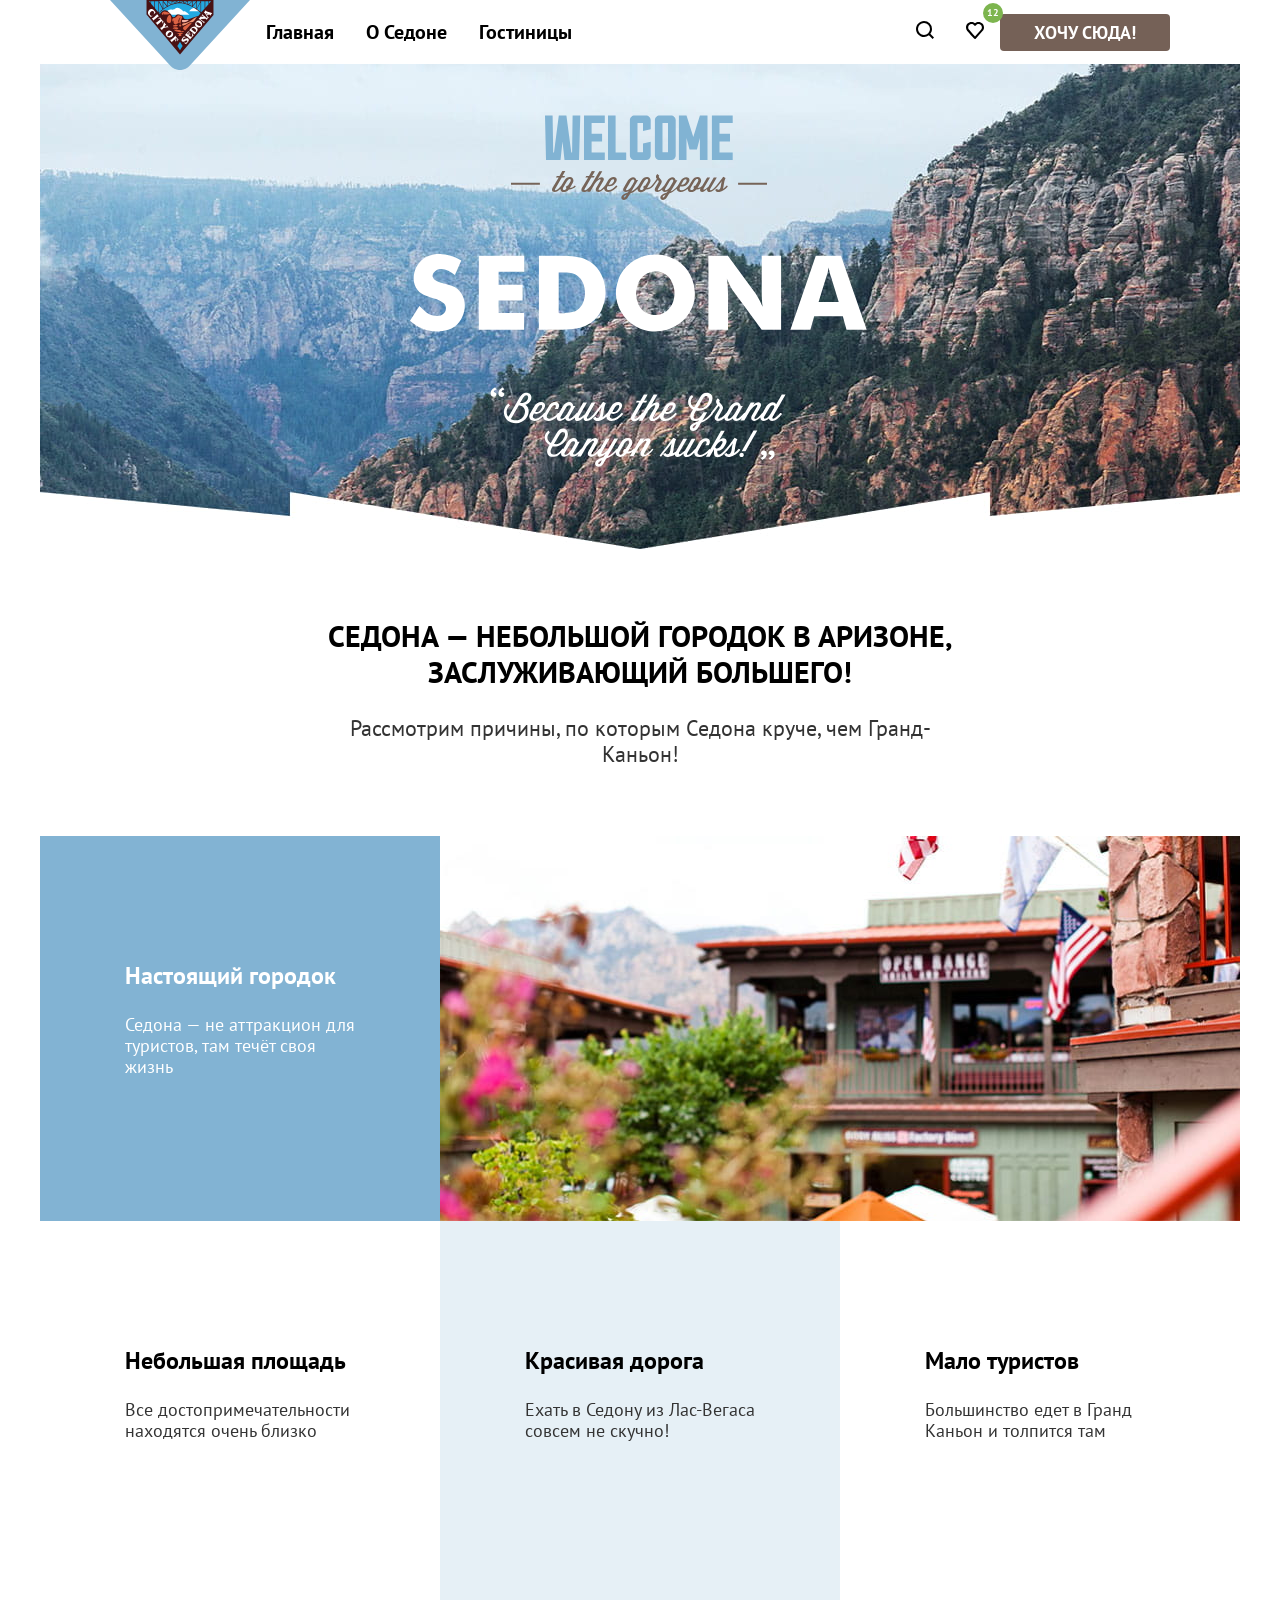
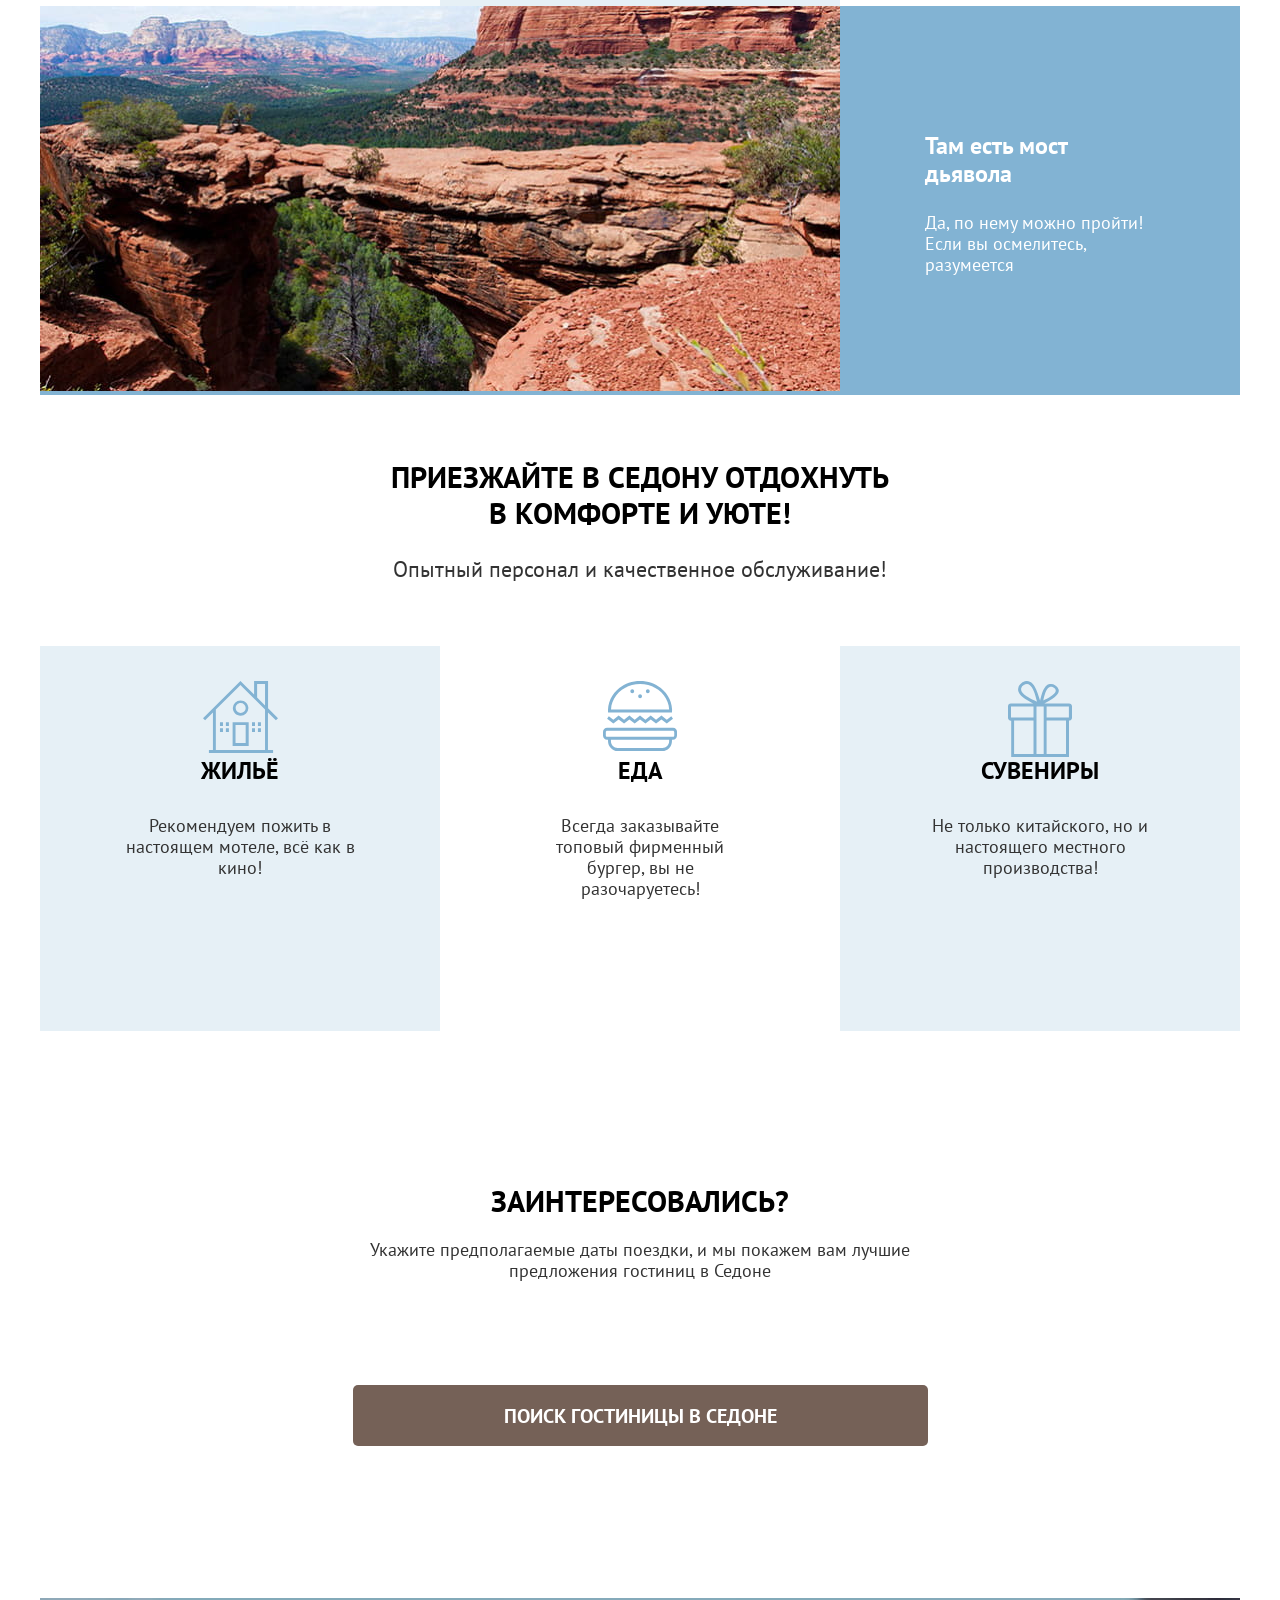
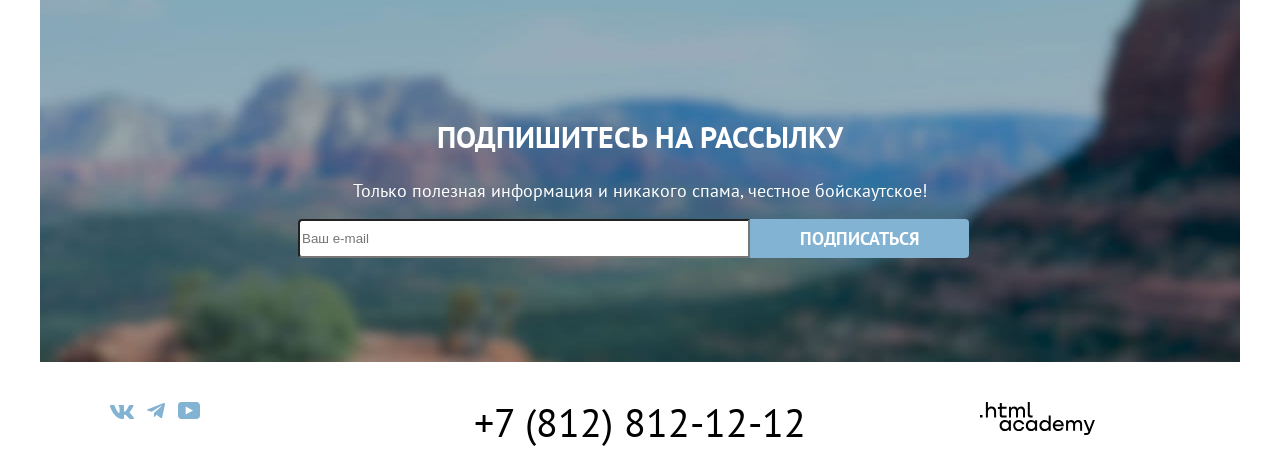
==== index.html @ 28bfbe50 "состояние элементов по стайлгайду" ====
<!DOCTYPE html>
<html lang="ru">

<head>
  <meta charset="utf-8">
  <title>Седона</title>
  <link rel="stylesheet" href="styles/styles.css">
</head>

<body>
  <div class="container">
    <header class="page-header">
      <a class="logo-link" href="index.html" aria-current="page">
        <img class="logo" src="images/logo.svg" width="140" height="70" alt="Логотип Седоны">
      </a>
      <nav class="navigation">

        <ul class="navigation-list navigation-menu">
          <li class="navigation-item">
            <a class="navigation-link navigation-link-current" href="index.html" aria-current="page">Главная</a>
          </li>
          <li class="navigation-item">
            <a class="navigation-link" href="#">О Седоне</a>
          </li>
          <li class="navigation-item">
            <a class="navigation-link" href="catalog.html">Гостиницы</a>
          </li>
        </ul>
      </nav>
      <ul class="navigation-list navigation-user">
        <li class="navigation-item">
          <a class="navigation-link" href="#">
            <span class="visually-hidden">
              Поиск
            </span>
            <svg xmlns="http://www.w3.org/2000/svg" width="18" height="18" viewBox="0 0 18 18" aria-hiden="true"
              focusable="false">
              <path fill="#000"
                d="m18 16.5-3.7-3.67c1-1.3 1.7-2.98 1.7-4.87A8 8 0 0 0 8 0C3.6 0 0 3.68 0 8.06a8 8 0 0 0 12.9 6.26L16.6 18zM8 14.03a6 6 0 0 1-6-5.96 6 6 0 0 1 12 0 6 6 0 0 1-6 5.96" />
            </svg>
          </a>
        </li>
        <li class="navigation-item">
          <a class="navigation-link" href="#">
            <span class="visually-hidden">
              Отелей в избранном:
            </span>
            <svg xmlns="http://www.w3.org/2000/svg" width="18" height="17" viewBox="0 0 18 17" aria-hiden="true"
              focusable="false">
              <path fill="#000"
                d="M8.9 17c-.3 0-.6-.1-.8-.4-5.4-6.1-6.7-7.5-7-7.9C.4 7.8 0 6.6 0 5.4 0 2.4 2.4 0 5.5 0 6.8 0 8 .5 9 1.3 10 .5 11.3 0 12.5 0c3 0 5.5 2.4 5.5 5.4 0 1.3-.5 2.5-1.3 3.4l-7 7.9c-.2.2-.4.3-.8.3m-6-9.5c.3.4 3.5 4 6.1 6.9l6.2-7c.5-.5.7-1.2.7-2 0-1.8-1.5-3.3-3.3-3.3-1 0-2 .5-2.7 1.3-.3.3-.6.4-.9.4s-.6-.2-.8-.4c-.7-.8-1.7-1.3-2.7-1.3-1.8 0-3.3 1.5-3.3 3.3-.1.9.3 1.6.7 2.1q-.15 0 0 0" />
            </svg>
            <span class="count">12</span>
          </a>
        </li>
        <li class="navigation-item">
          <a class="button button-want button-main" href="#"> Хочу сюда!</a>
        </li>
      </ul>
    </header>
    <main class="main-container page-main">
      <section class="hero">
        <h1 class="visually-hidden">Сайт города Седоны</h1>
        <img class="hero-image" src="images/welcome.svg" width="458" height="352"
          alt="Welcome to the gorgeous Sedona, because the Grand Canyon sucks!">
      </section>
      <section class="advantages">
        <h2 class="visually-hidden">Преимущества Седоны</h2>
        <div class="promo-block">
          <p class="promo-header">Седона — небольшой городок в Аризоне, заслуживающий большего!</p>
          <p class="promo-text">Рассмотрим причины, по которым Седона круче, чем Гранд-Каньон!</p>
        </div>
        <ul class="advantages-list">
          <li class="advantages-item-wide">
            <div class="advantages-item">
              <h3 class="advantages-title">Настоящий городок</h3>
              <p class="advantages-paragraph">Седона — не аттракцион для туристов, там течёт своя жизнь</p>
            </div>
            <div class="advantages-image-wrapper">
              <img class="adventages-image" src="images/photo-1.jpg" width="800" height="385" alt="Улица Седоны">
            </div>
          </li>
          <li class="advantages-item">
            <h3 class="advantages-title">Небольшая площадь</h3>
            <p class="advantages-paragraph">Все достопримечательности находятся очень близко</p>
          </li>
          <li class="advantages-item secondary-color-light">
            <h3 class="advantages-title">Красивая дорога</h3>
            <p class="advantages-paragraph">Ехать в Седону из Лас-Вегаса совсем не скучно!</p>
          </li>
          <li class="advantages-item">
            <h3 class="advantages-title">Мало туристов</h3>
            <p class="advantages-paragraph">Большинство едет в Гранд Каньон и толпится там</p>
          </li>
          <li class="advantages-item-wide">
            <div class="advantages-image-wrapper">
              <img class="adventages-image" src="images/photo-2.jpg" width="800" height="385"
                alt="Изображение моста дьявола">
            </div>
            <div class="advantages-item">
              <h3 class="advantages-title">Там есть мост дьявола</h3>
              <p class="advantages-paragraph">Да, по нему можно пройти! Если вы осмелитесь, разумеется</p>
            </div>
          </li>
        </ul>
        <div class="welcome">
          <p class="promo-header">Приезжайте в Седону отдохнуть в комфорте и уюте!</p>
          <p class="promo-text">Опытный персонал и качественное обслуживание!</p>
        </div>
      </section>
      <section class="services">
        <h2 class="visually-hidden">Список сервисов</h2>
        <ul class="services-list">
          <li class="services-item secondary-color-light services-housing">
            <h3 class="services-title">Жильё</h3>
            <p class="services-paragraph">Рекомендуем пожить в настоящем мотеле, всё как в кино!</p>
          </li>
          <li class="services-item services-food">
            <h3 class="services-title">Еда</h3>
            <p class="services-paragraph">Всегда заказывайте топовый фирменный бургер, вы не разочаруетесь!</p>
          </li>
          <li class="services-item secondary-color-light services-souvenirs">
            <h3 class="services-title">Сувениры</h3>
            <p class="services-paragraph">Не только китайского, но и настоящего местного производства!</p>
          </li>
        </ul>
      </section>
      <section class="interested">
        <h2 class="interested-title">Заинтересовались?</h2>
        <p class="interested-paragraph">Укажите предполагаемые даты поездки, и мы покажем вам лучшие предложения
          гостиниц
          в Седоне</p>
        <button class="button button-main button-large search-button" type="button">Поиск гостиницы в Седоне</button>
      </section>
      <section class="subscribe subscribe-index">
        <h2 class="subscribe-title">Подпишитесь на рассылку</h2>
        <p class="subscribe-paragraph">Только полезная информация и никакого спама, честное бойскаутское!</p>
        <form class="newsletter-form" action="https://echo.htmlacademy.ru/" method="post">
          <label for="email"></label>
          <input class="field email" placeholder="Ваш e-mail" type="email" name="email" id="email" required>
          <button class="button button-secondary button-subscribe" type="submit">Подписаться</button>
        </form>
      </section>
    </main>
    <footer class="page-footer">
      <ul class="social-list">
        <li class="social-item">
          <a class="button" href="#">
            <span class="visually-hidden">ВКонтакте</span>
            <svg class="social-image" xmlns="http://www.w3.org/2000/svg" width="24" height="14" viewBox="0 0 24 14" aria-hiden="true"
              focusable="false" fill="none">
              <path fill="#83b3d3" fill-rule="evenodd"
                d="M23.45.95c.17-.55 0-.95-.8-.95h-2.62c-.67 0-.98.35-1.14.73 0 0-1.34 3.2-3.23 5.27-.61.6-.89.8-1.22.8-.17 0-.42-.2-.42-.74V.95c0-.66-.18-.95-.74-.95H9.15c-.42 0-.67.3-.67.6 0 .61.95.76 1.05 2.5v3.8c0 .84-.16.99-.5.99-.88 0-3.05-3.21-4.33-6.89-.25-.71-.5-1-1.17-1H.9C.15 0 0 .35 0 .73c0 .68.89 4.07 4.14 8.55C6.32 12.34 9.38 14 12.16 14c1.67 0 1.88-.37 1.88-1v-2.32c0-.73.16-.88.69-.88.38 0 1.05.2 2.61 1.67C19.11 13.22 19.4 14 20.41 14h2.62c.75 0 1.13-.37.91-1.1-.24-.72-1.09-1.77-2.21-3.02-.62-.7-1.53-1.47-1.81-1.86-.4-.49-.28-.7 0-1.14 0 0 3.2-4.43 3.53-5.93"
                clip-rule="evenodd" />
            </svg>
          </a>
        </li>
        <li class="social-item">
          <a class="button" href="#">
            <svg class="social-image" xmlns="http://www.w3.org/2000/svg" width="18" height="16" viewBox="0 0 18 16" aria-hiden="true"
              focusable="false" fill="none">
              <path fill="#83b3d3" d="M16.79.1.84 6.25c-1.09.43-1.08 1.04-.2 1.31l4.1 1.28 9.47-5.98c.44-.27.85-.12.52.18L7.05 9.96l-.28 4.22c.41 0 .6-.19.83-.41l1.99-1.93 4.13 3.05c.77.42 1.31.2 1.5-.7l2.72-12.8c.28-1.12-.43-1.62-1.16-1.3"/></svg>
            <span class="visually-hidden">Телеграм</span>
          </a>
        </li>
        <li class="social-item">
          <a class="button" href="#">
            <span class="visually-hidden">Ютуб</span>
            <svg class="social-image" xmlns="http://www.w3.org/2000/svg" width="22" height="17" viewBox="0 0 22 17" aria-hiden="true"
              focusable="false" fill="none">
              <path fill="#83b3d3" d="M18.6 0H3.18C1.31 0 0 1.6 0 3.4v10.1C0 15.4 1.31 17 3.17 17h15.66c1.64 0 3.17-1.6 3.17-3.4V3.4C21.78 1.6 20.47 0 18.6 0M7.67 12.54V4.46L15 8.5z"/></svg>
          </a>
        </li>
      </ul>
      <a class="contacts-phone" href="tel:+78128121212">+7 (812) 812-12-12</a>
      <a class="developer-link" href="https://htmlacademy.ru/intensive/htmlcss">
        <span class="visually-hidden">Сделано в html.academy</span>
        <svg class="developer-image" xmlns="http://www.w3.org/2000/svg" width="115" height="33" viewBox="0 0 115 33"
          aria-hiden="true" focusable="false" fill="none">
          <path fill="#000"
            d="M0 12.9v2.6h2.5v-2.6zM11.6 4.5c-1.6 0-2.8.7-3.6 1.7h-.1V0h-2v15.5h2v-5.3c0-2.1 1.3-3.6 3.3-3.6 1.8 0 2.9 1.4 2.9 3.2v5.7h2V9.4c.1-3-1.8-4.9-4.5-4.9M26.6 4.8h-4.8V1.1h-2v3.8h-1.9v2h1.9v6c0 1.7 1 2.7 2.7 2.7h4.1v-2h-3.7c-.7 0-1.1-.4-1.1-1.1V6.8h4.8zM41.1 4.6c-1.6 0-2.9.8-3.5 2.1h-.1c-.6-1.2-1.8-2.1-3.4-2.1-1.4 0-2.5.8-3.1 1.8h-.1V4.8H29v10.6h2V10c0-2 1-3.5 2.6-3.5 1.5 0 2.4 1 2.4 2.6v6.3h2V9.8c0-2.4 1.4-3.3 2.6-3.3 1.5 0 2.4 1 2.4 2.6v6.3h2V8.9c.1-2.5-1.4-4.3-3.9-4.3M47.8 12.7c0 1.7 1 2.7 2.8 2.7h2v-2h-1.7c-.7 0-1.1-.4-1.1-1.1V0h-2zM28.9 19.7c-.9-1.1-2.2-1.8-3.9-1.8-3.1 0-5.4 2.3-5.4 5.6s2.3 5.6 5.4 5.6c1.8 0 3-.8 3.8-1.9h.1v1.6h2V18.2h-2zm-3.6 7.4c-2.2 0-3.6-1.6-3.6-3.6s1.4-3.6 3.6-3.6 3.6 1.6 3.6 3.6c0 1.9-1.4 3.6-3.6 3.6M44.2 22c-.5-2.4-2.6-4.1-5.4-4.1a5.4 5.4 0 0 0-5.6 5.6c0 3.1 2.2 5.6 5.6 5.6 2.8 0 4.9-1.8 5.4-4.2h-2.1a3.4 3.4 0 0 1-3.3 2.3c-2.2 0-3.6-1.6-3.6-3.6s1.4-3.6 3.6-3.6c1.6 0 2.8 1 3.3 2.2h2.1zM55.1 19.7c-.9-1.1-2.2-1.8-3.9-1.8-3.1 0-5.4 2.3-5.4 5.6s2.3 5.6 5.4 5.6c1.8 0 3-.8 3.8-1.9h.1v1.6h2V18.2h-2zm-3.6 7.4c-2.2 0-3.6-1.6-3.6-3.6s1.4-3.6 3.6-3.6 3.6 1.6 3.6 3.6c0 1.9-1.5 3.6-3.6 3.6M68.7 19.8c-.9-1.1-2.2-1.9-3.9-1.9-3.1 0-5.4 2.3-5.4 5.6s2.2 5.6 5.4 5.6c1.7 0 3-.8 3.8-1.8h.1v1.5h2V13.4h-2zm-3.6 7.3c-2.2 0-3.6-1.6-3.6-3.6s1.4-3.6 3.6-3.6 3.6 1.6 3.6 3.6c-.1 2-1.5 3.6-3.6 3.6M78.3 17.9c-3.3 0-5.5 2.5-5.5 5.6 0 3 2.1 5.6 5.5 5.6 2.5 0 4.5-1.3 5.2-3.6h-2.1c-.5 1-1.6 1.6-3 1.6-1.9 0-3.3-1.3-3.4-2.9h8.8c.2-3.6-2-6.3-5.5-6.3m0 1.9c1.7 0 3 1 3.3 2.6h-6.5c.3-1.5 1.5-2.6 3.2-2.6M98.2 17.9c-1.6 0-2.9.8-3.6 2h-.1c-.6-1.2-1.8-2-3.4-2-1.4 0-2.5.7-3.1 1.8v-1.5h-1.9v10.6h2v-5.4c0-2 1-3.4 2.6-3.5 1.5 0 2.4 1 2.4 2.6v6.3h2v-5.6c0-2.4 1.4-3.3 2.6-3.3 1.5 0 2.4 1 2.4 2.6v6.3h2v-6.5c.1-2.6-1.4-4.4-3.9-4.4M109.4 27l-3.6-8.9h-2.2l4.8 11.6c-.3.9-.7 1.2-1.7 1.2h-2.5v2h2.5c1.8 0 2.8-.8 3.5-2.6l4.7-12.2h-2.1z" />
        </svg>
      </a>
    </footer>
  </div>
</body>

</html>
---- styles/styles.css ----
@font-face {
  font-family: "PT Sans";
  font-style: normal;
  font-weight: 400;
  src: url("../fonts/ptsans-400.woff2") format("woff2");
  font-display: swap;
}


@font-face {
  font-family: "PT Sans";
  font-style: normal;
  font-weight: 700;
  src: url("../fonts/ptsans-700.woff2") format("woff2");
  font-display: swap;
}

*,
*::before,
*::after {
  box-sizing: border-box;
}

img {
  max-width: 100%;
  height: auto;
}

.visually-hidden {
  position: absolute;
  width: 1px;
  height: 1px;
  margin: -1px;
  padding: 0;
  border: 0;
  clip: rect(0 0 0 0);
  overflow: hidden;
}

html {
  height: 100%;
}

body {
  margin: 0;
  height: 100%;
  font-family: "PT Sans", sans-serif;
  font-size: 18px;
  line-height: 21px;
  letter-spacing: 0;
  color: #333333;
  background-color: #ffffff;
}

.container {
  min-height: 100%;
  display: flex;
  flex-direction: column;
  margin: 0 auto;
  width: 1200px;
}

.button {
  display: inline-block;
  font-family: inherit;
  font-size: inherit;
  font-weight: 700;
  text-transform: uppercase;
  text-decoration: none;
  color: #ffffff;
  border: none;
  border-radius: 4px;
}

.button-want {
  margin-top: 14px;
  padding: 8px 34px;
}

.button-main {
  background-color: #756157;
}

.button-secondary {
  background-color: #82b3d3;
}

.button-favorities {
  background-color: #7db54f;
}

.button-large {
  padding: 18px 16px 17px;
  border-radius: 5px;
  font-size: 20px;
}

.search-button {
  width: 575px;
  margin-top: 50px;
}

.button-subscribe {
  padding: 8px 50px;
  border-radius: 0 4px 4px 0;
}

.button-apply {
  padding: 8px 50px;
}

.button-reset {
  background-color: transparent;
}

/*Header*/

.page-header {
  display: flex;
  padding: 0 70px;
}

.logo-link {
  display: block;
  position: relative;
  z-index: 1;
  margin-bottom: -10px;
}

.navigation-list {
  display: flex;
  flex-wrap: wrap;
  margin: 0;
  padding: 0;
  list-style-type: none;
}

.navigation-menu {
  width: 470px;

}

.navigation-user {
  margin-left: auto;
  max-width: 300px;
}



.navigation-link {
  position: relative;
  display: block;
  padding: 20px 16px;
  font-size: 20px;
  line-height: 24px;
  font-weight: 700;
  color: #000000;
  text-decoration: none;
}

.navigation-link:hover,
.navigation-link:focus {
  opacity: 0.3;
}

.navigation-link:active {
  fill: rgba(117, 98, 87, 0.3);
}

.count {
  position: absolute;
  top: 3px;
  right: -3px;
  min-width: 20px;
  height: 20px;
  padding: 0 4px;
  color: #ffffff;
  background-color: #7db54f;
  border-radius: 50%;
  line-height: 20px;
  font-size: 10px;
  text-align: center;
}

/*Main*/

.main-container {
  flex-grow: 1;
}

/*Hero*/

.hero {
  padding: 51px 370px 82px;
  min-height: 485px;
  background-color: #2f4f4f;
  background-image: url("../images/index-background.jpg");
  background-position: center center;
  background-repeat: no-repeat;
  background-size: cover;
}

.hero-image {
  display: block;
}

/*Advantages */

.promo-block {
  padding: 69px 274px;
}

.promo-header {
  margin: 0;
  margin-bottom: 25px;
  font-weight: 700;
  font-size: 30px;
  line-height: 36px;
  text-align: center;
  text-transform: uppercase;
  color: #000000;
}

.promo-text {
  margin: 0;
  font-size: 22px;
  line-height: 26px;
  text-align: center;
}

.advantages-list {
  display: flex;
  flex-wrap: wrap;
  margin: 0;
  padding: 0;
  list-style-type: none;
}

.advantages-item-wide {
  display: flex;
  color: #ffffff;
  background-color: #82b3d3;
}

.advantages-item {
  width: 400px;
  min-height: 385px;
  padding: 102px 85px;
}

.advantages-image-wrapper {
  width: 800px;
  min-height: 385px;
}

.adventages-image {
  display: block;
}

.advantages-item-wide .advantages-title {
  color: #ffffff;
}

.advantages-title {
  font-size: 24px;
  line-height: 28px;
  color: #000000;
}

.secondary-color-light {
  background-color: rgba(131, 179, 211, 0.2);
}

.welcome {
  padding: 64px 350px;
}

/*Services*/

.services-list {
  display: flex;
  margin: 0;
  padding: 0;
  list-style-type: none;
  text-align: center;
}

.services-item {
  width: 400px;
  min-height: 385px;
  padding: 81px 85px;
  text-align: center;
  background-repeat: no-repeat;
  background-position: 50% 35px;
}

.services-housing {
  background-image: url("../images/icons/housing.svg");
}

.services-food {
  background-image: url("../images/icons/food.svg");
}

.services-souvenirs {
  background-image: url("../images/icons/souvenirs.svg");
}

.services-title {
  margin: 30px auto 30px;
  font-size: 24px;
  line-height: 28px;
  color: #000000;
  text-transform: uppercase;
}

.services-paragraph {
  width: 230px;
}

/*Interested*/

.interested {
  padding: 152px 300px;
  text-align: center;

}

.interested-title {
  margin: 0;
  margin-bottom: 20px;
  color: #000000;
  text-transform: uppercase;
  font-size: 30px;
  line-height: 36px;
}

.interested-paragraph {
  margin: 0;
  margin-bottom: 54px;
}

/*Subscribe*/

.subscribe {
  padding: 96px 258px 104px;
  text-align: center;
}

.newsletter-form {
  display: flex;
}

.subscribe-title {
  color: #000000;
  font-size: 30px;
  font-weight: 700;
  line-height: 36px;
  text-transform: uppercase;
}

.subscribe-index {
  color: #ffffff;
  background-color: #2f4f4f;
  background-image: url("../images/subscribe.jpg");
  background-repeat: no-repeat;
  background-size: cover;
}

.email {
  width: 452px;
  border-radius: 4px 0 0 4px;
}



.subscribe-index .subscribe-title {
  color: #ffffff;
}

/*Footer*/

.page-footer {
  display: flex;
  justify-content: space-between;
  padding: 40px 70px 30px;
}

.social-list {
  display: flex;
  flex-wrap: wrap;
  gap: 13px;
  width: 190px;
  margin: 0;
  padding: 0;
  list-style-type: none;
}

.social-image path:hover,
.social-image path:focus{
  fill: #68a2ca;
}

.social-image path:active {
  opacity: 0.3;
}

.contacts-phone {
  color: #000000;
  font-size: 40px;
  line-height: 40px;
  text-decoration: none;
}

.contacts-phone:hover,
.contacts-phone:focus {
  color: #756157;
}

.contacts-phone:active {
  opacity: 0.3;
}

.developer-link {
  width: 190px;
}

.developer-image path:hover {
  fill: #756157;
}

/*Catalog*/

/*Inner*/

.inner {
  padding: 35px 70px 70px;
  color: #ffffff;
  background-color: #2f4f4f;
  background-image: url("../images/inner-background.jpg");
  background-repeat: no-repeat;
  background-size: cover;
}

.inner-title {
  margin: 0;
  margin-bottom: 8px;
  font-size: 60px;
  line-height: 78px;
  font-weight: 700;
}

.breadcrumbs {
  display: flex;
  flex-wrap: wrap;
  margin: 0;
  margin-bottom: 40px;
  padding: 0;
  list-style-type: none;
}

.breadcrumbs-link {
  font-size: 16px;
  color: #ffffff;
}

.breadcrumbs-link:hover {
  opacity: 0.6;
}

.breadcrumbs-link:active {
  opacity: 0.3;
}

.catalog-filter {
  display: flex;
}

.catalog-filter-group {
  width: 200px;
}

.catalog-filter-price {
  width: 290px;
}

.catalog-filter-list {
  margin: 0;
  padding: 0;
  list-style-type: none;
}

.catalog-filter-title {
  font-size: 20px;
  line-height: 24px;
  font-weight: 700;
}

.control-input {
  line-height: 23px;
}

/*Hotels*/

.hotels {
  padding: 55px 70px 60px;
}

.hotels-sort {
  display: flex;
  justify-content: space-between;
}

.hotels-list {
  display: grid;
  grid-template-columns: repeat(3, 340px);
  gap: 20px;
  margin: 0;
  padding: 0;
  list-style-type: none;
}

.hotels-title {
  margin: 0;
  font-size: 30px;
  line-height: 36px;
  font-weight: 700;
  text-transform: uppercase;
}

.hotels-card {
  display: grid;
  grid-template-columns: repeat(2, 140px);
  grid-template-rows: 212px min-content min-content min-content min-content;
  gap: 16px;
  padding: 20px;
}

.hotels-card-link {
  grid-column: 1 / -1;
  text-decoration: none;
}



.hotels-card-image {
  grid-column: 1 / -1;
  display: block;
  margin-bottom: 16px;
}

.hotels-card-title {
  grid-column: 1 / -1;
  margin: 0;
  font-size: 24px;
  line-height: 28px;
  font-weight: 700;
  color: #000000;
}

.hotels-card-price {
  font-weight: 400;
}



/*Pagination*/

.pagination {
  display: flex;
  gap: 8px;
  margin: 0;
  padding: 0;
  list-style-type: none;
}

.pagination-link {
  padding: 11px 18px;
  font-size: 20px;
  line-height: 36px;
  font-weight: 700;
  text-decoration: none;
  color: #ffffff;
  background-color: #82b3d3;
}

.pagination-link:hover,
.pagination-link:focus {
  background-color: #68a2ca;
}

.pagination-link:active {
  opacity: 0.3;
}

.pagination-current {
  color: #000000;
  background-color: #ffffff;
}
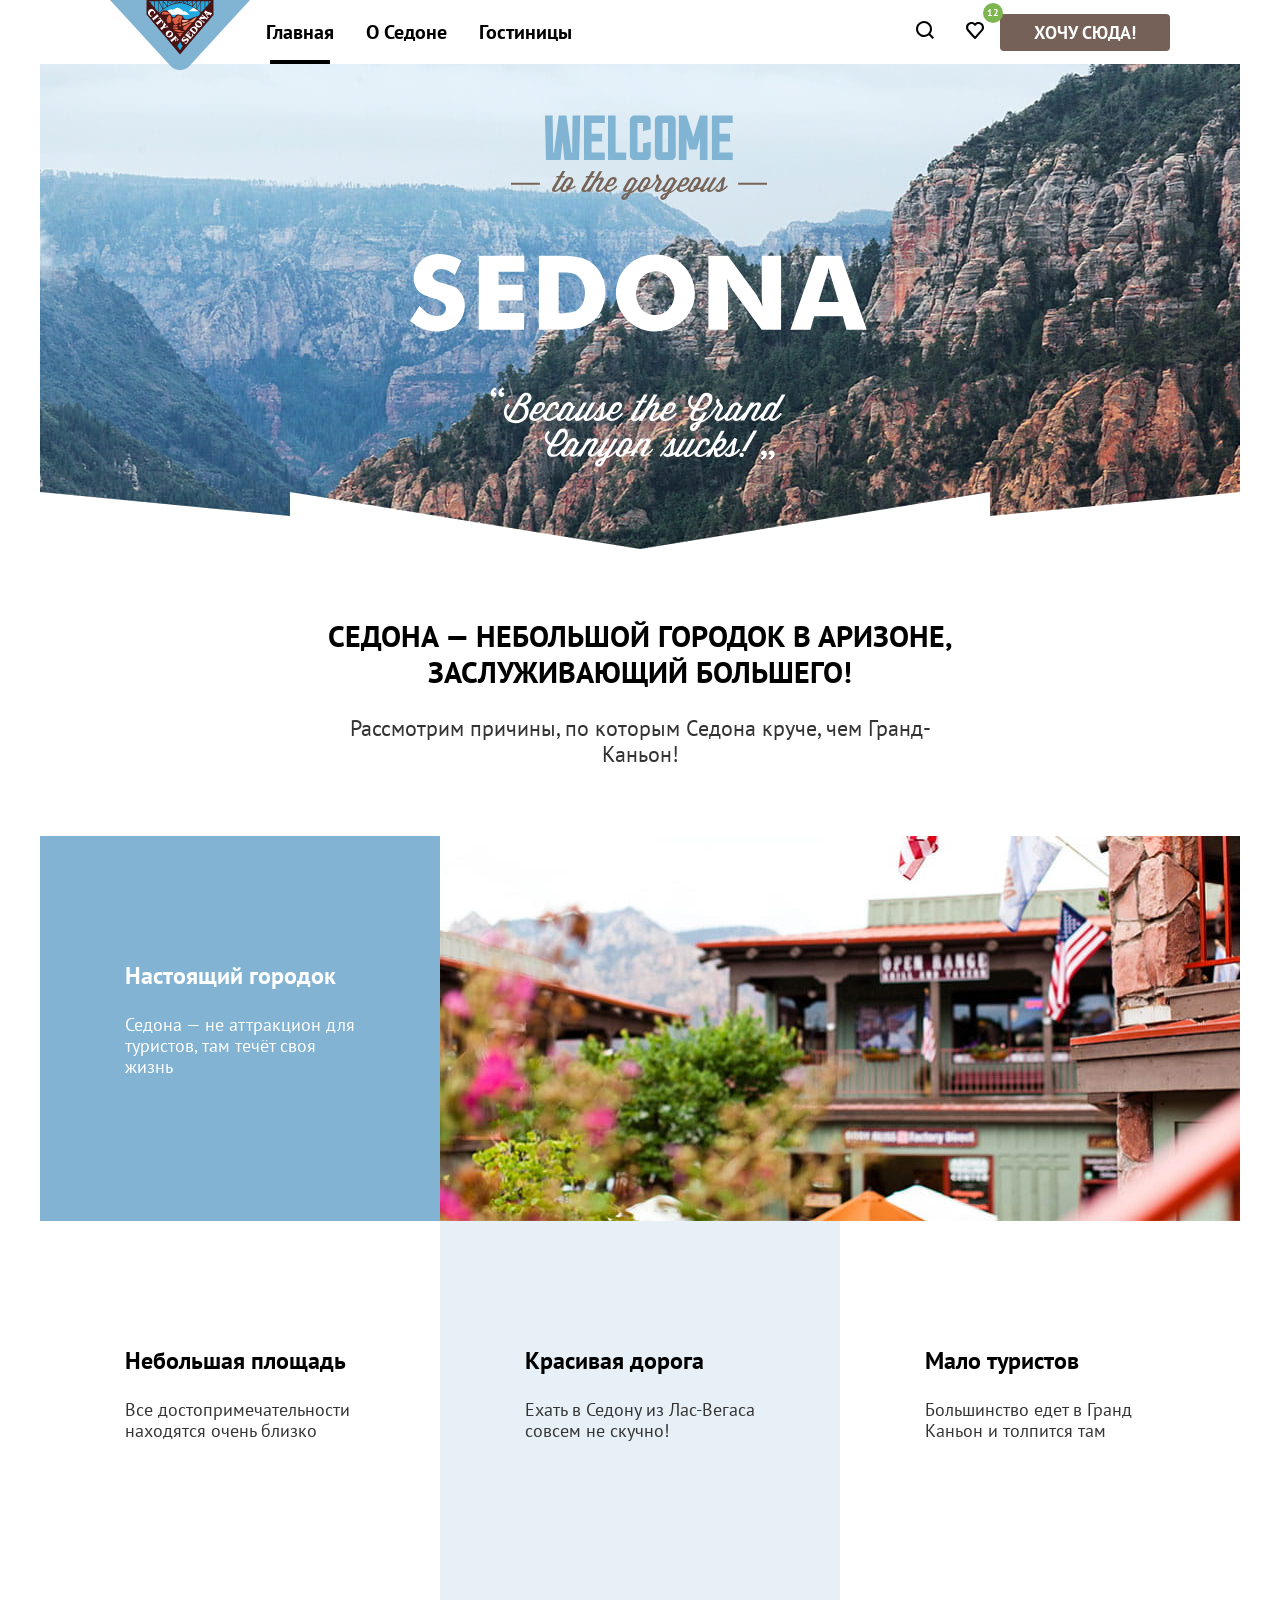
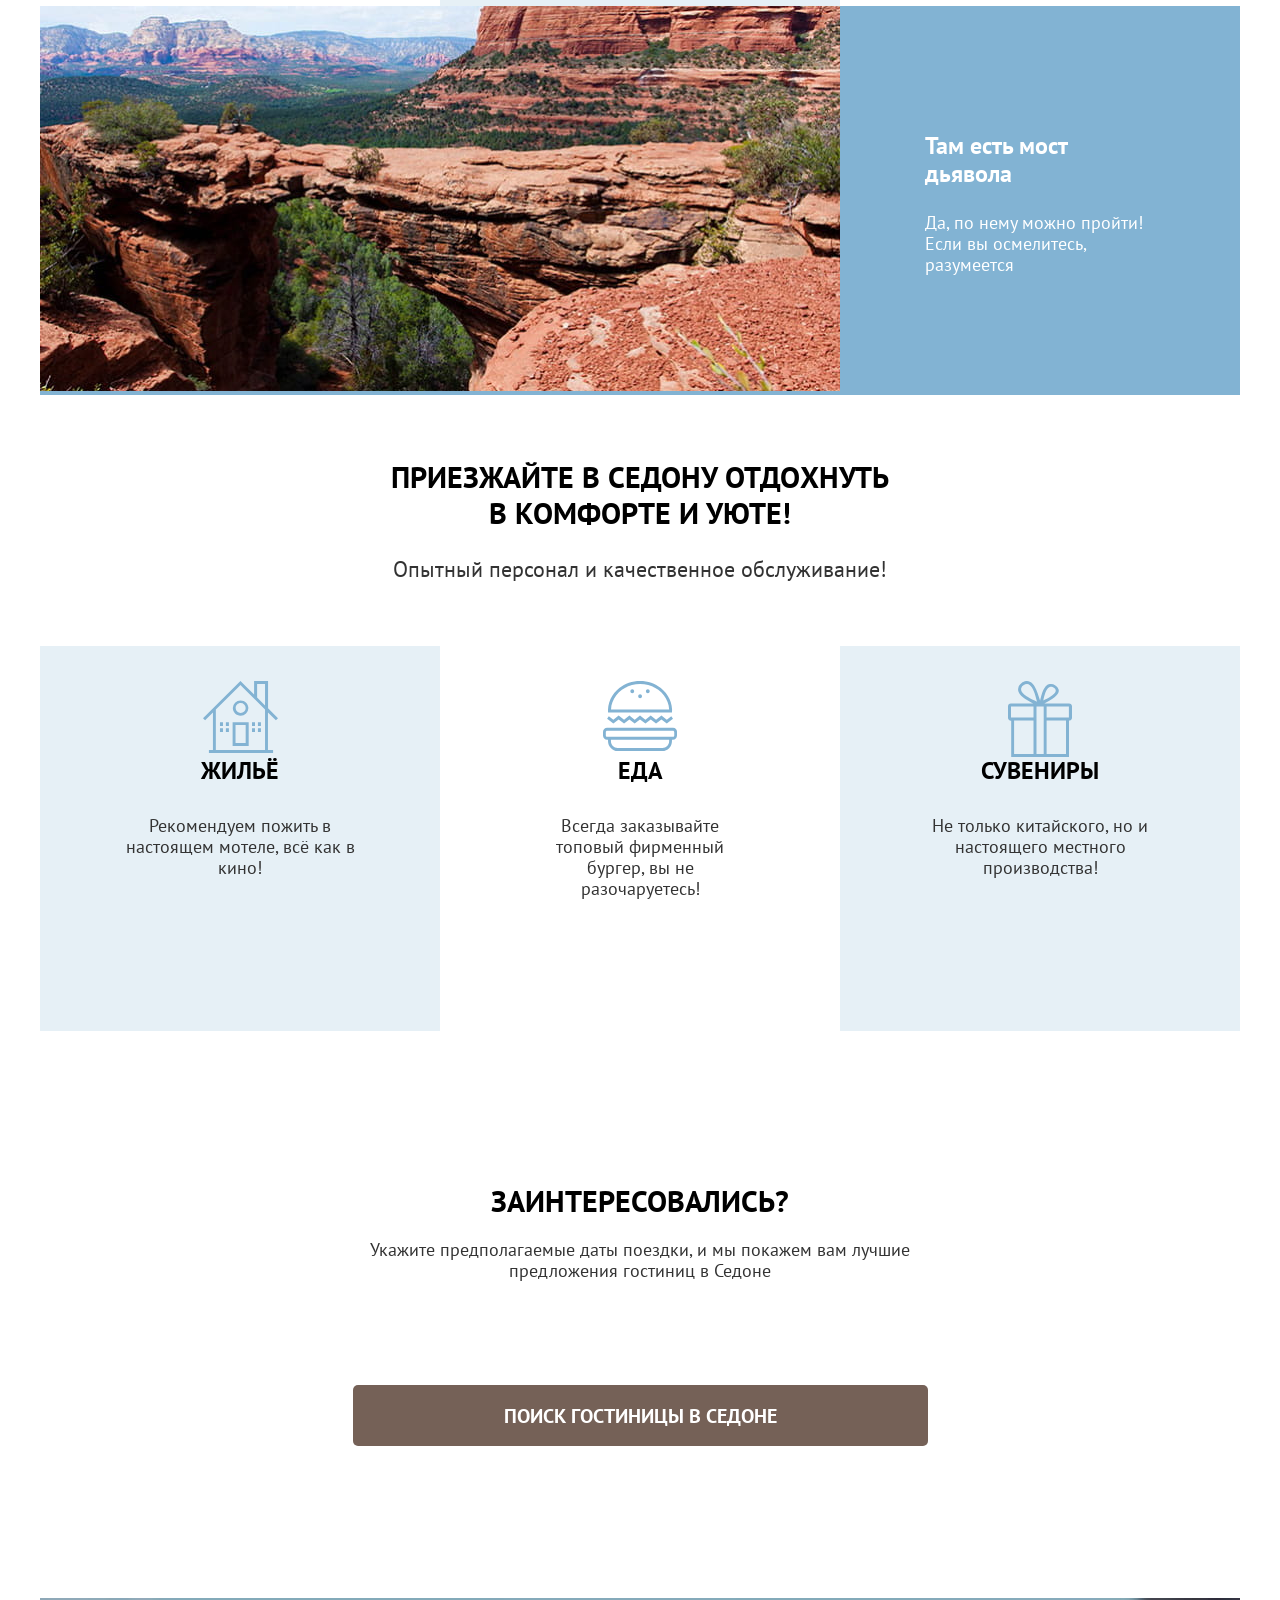
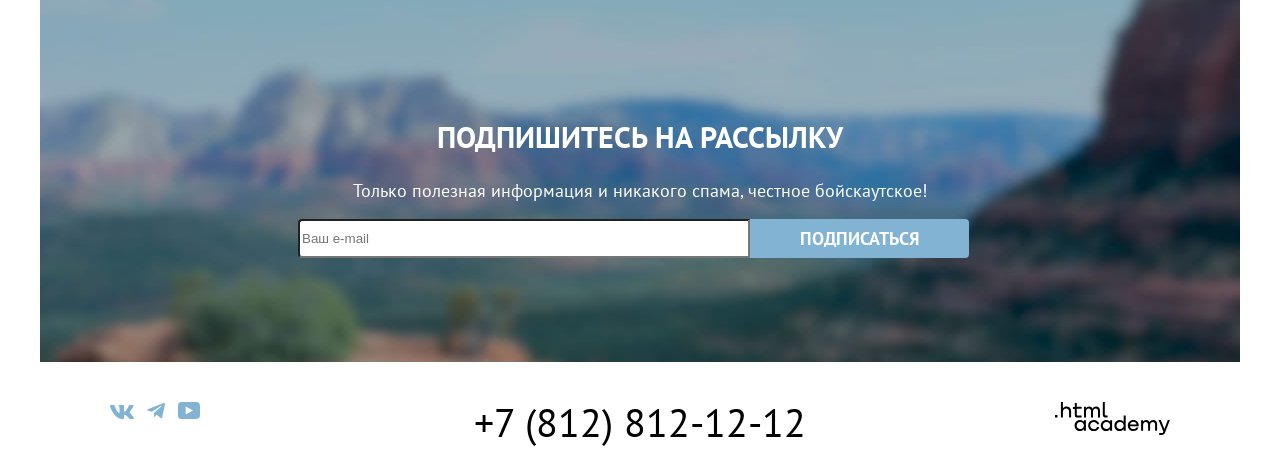
==== commit 8a91f4c0: "декоративные элементы и состояние для элементов" ====
--- a/index.html
+++ b/index.html
@@ -145,7 +145,7 @@
     <footer class="page-footer">
       <ul class="social-list">
         <li class="social-item">
-          <a class="button" href="#">
+          <a class="social-link" href="#">
             <span class="visually-hidden">ВКонтакте</span>
             <svg class="social-image" xmlns="http://www.w3.org/2000/svg" width="24" height="14" viewBox="0 0 24 14" aria-hiden="true"
               focusable="false" fill="none">
@@ -156,7 +156,7 @@
           </a>
         </li>
         <li class="social-item">
-          <a class="button" href="#">
+          <a class="social-link" href="#">
             <svg class="social-image" xmlns="http://www.w3.org/2000/svg" width="18" height="16" viewBox="0 0 18 16" aria-hiden="true"
               focusable="false" fill="none">
               <path fill="#83b3d3" d="M16.79.1.84 6.25c-1.09.43-1.08 1.04-.2 1.31l4.1 1.28 9.47-5.98c.44-.27.85-.12.52.18L7.05 9.96l-.28 4.22c.41 0 .6-.19.83-.41l1.99-1.93 4.13 3.05c.77.42 1.31.2 1.5-.7l2.72-12.8c.28-1.12-.43-1.62-1.16-1.3"/></svg>
@@ -164,7 +164,7 @@
           </a>
         </li>
         <li class="social-item">
-          <a class="button" href="#">
+          <a class="social-link" href="#">
             <span class="visually-hidden">Ютуб</span>
             <svg class="social-image" xmlns="http://www.w3.org/2000/svg" width="22" height="17" viewBox="0 0 22 17" aria-hiden="true"
               focusable="false" fill="none">
--- a/styles/styles.css
+++ b/styles/styles.css
@@ -70,6 +70,7 @@
   color: #ffffff;
   border: none;
   border-radius: 4px;
+  cursor: pointer;
 }
 
 .button-want {
@@ -81,12 +82,51 @@
   background-color: #756157;
 }
 
+.button-main:hover,
+.button-main:focus {
+  background-color: #615048;
+}
+
+.button-main:active {
+  opacity: 0.3;
+}
+
+.button-main:disabled {
+  background-color: #e5e5e5;
+}
+
 .button-secondary {
   background-color: #82b3d3;
 }
 
+.button-secondary:hover,
+.button-secondary:focus {
+  background-color: #68a2ca;
+}
+
+.button-secondary:active {
+  opacity: 0.3;
+}
+
+.button-secondary:disabled {
+  background-color: #e5e5e5;
+}
+
 .button-favorities {
   background-color: #7db54f;
+}
+
+.button-favorities:hover,
+.button-favorities:focus {
+  background-color: #6c9e42;
+}
+
+.button-favorities:active {
+  opacity: 0.3;
+}
+
+.button-favorities:disabled {
+  background-color: #e5e5e5;
 }
 
 .button-large {
@@ -111,6 +151,22 @@
 
 .button-reset {
   background-color: transparent;
+}
+
+.button-reset:hover {
+  opacity: 0.6;
+}
+
+.button-reset:focus {
+  border: 1px solid #82b3d3;
+}
+
+.button-reset:active {
+  opacity: 0.3;
+}
+
+.button-reset:disabled {
+    opasity: 0.1;
 }
 
 /*Header*/
@@ -165,6 +221,16 @@
 
 .navigation-link:active {
   fill: rgba(117, 98, 87, 0.3);
+}
+
+.navigation-link-current::before {
+  position: absolute;
+  right: 20px;
+  bottom: 0;
+  left: 20px;
+  height: 4px;
+  background-color: #000000;
+  content: "";
 }
 
 .count {
@@ -396,12 +462,12 @@
   list-style-type: none;
 }
 
-.social-image path:hover,
-.social-image path:focus{
+.social-link path:hover,
+.social-link path:focus{
   fill: #68a2ca;
 }
 
-.social-image path:active {
+.social-link path:active {
   opacity: 0.3;
 }
 
@@ -422,11 +488,21 @@
 }
 
 .developer-link {
+  display: flex;
   width: 190px;
 }
 
-.developer-image path:hover {
+.developer-image {
+  margin-left: auto;
+}
+
+.developer-link path:hover,
+.developer-link path:focus {
   fill: #756157;
+}
+
+.developer-link path:active {
+  opacity: 0.3;
 }
 
 /*Catalog*/
@@ -511,6 +587,55 @@
   justify-content: space-between;
 }
 
+.hotels-title {
+  margin: 0;
+  font-size: 30px;
+  line-height: 36px;
+  font-weight: 700;
+  text-transform: uppercase;
+}
+
+.sorts-list {
+  display: flex;
+  gap: 5px;
+  margin: 0;
+  padding: 0;
+  list-style-type: none;
+}
+
+.sort-link {
+  width: 48px;
+  height: 48px;
+  padding: 16px;
+  background-repeat: no-repeat;
+  background-position: center;
+}
+
+.sort-cards {
+  background-image: url("../images/icons/cards-icon.svg");
+}
+
+.sort-cards-with-description {
+  background-image: url("../images/icons/cards-with-description.svg");
+}
+
+.sort-cards-list {
+   background-image: url("../images/icons/cards-list.svg");
+}
+
+.sort-current {
+  border: 1px solid #000000;
+}
+
+.sort-cards:hover,
+.sort-cards:active {
+  border: 1px solid #000000;
+}
+
+.sort-cards:focus {
+  border: 1px solid #68a2ca;
+}
+
 .hotels-list {
   display: grid;
   grid-template-columns: repeat(3, 340px);
@@ -520,18 +645,10 @@
   list-style-type: none;
 }
 
-.hotels-title {
-  margin: 0;
-  font-size: 30px;
-  line-height: 36px;
-  font-weight: 700;
-  text-transform: uppercase;
-}
-
 .hotels-card {
   display: grid;
   grid-template-columns: repeat(2, 140px);
-  grid-template-rows: 212px min-content min-content min-content min-content;
+  grid-template-rows: auto min-content min-content min-content min-content;
   gap: 16px;
   padding: 20px;
 }
@@ -544,13 +661,11 @@
 
 
 .hotels-card-image {
-  grid-column: 1 / -1;
   display: block;
   margin-bottom: 16px;
 }
 
 .hotels-card-title {
-  grid-column: 1 / -1;
   margin: 0;
   font-size: 24px;
   line-height: 28px;
@@ -562,7 +677,27 @@
   font-weight: 400;
 }
 
-
+.star {
+    width: 23px;
+    margin: 0;
+    min-height: 37px;
+    background-repeat: repeat-x;
+    background-position: 0 50%;
+    background-size: 23px 17px;
+    background-image: url(../images/icons/star.svg);
+}
+
+.star-two {
+    width: 46px;
+}
+
+.star-three {
+    width: 69px;
+}
+
+.star-four {
+    width: 92px;
+}
 
 /*Pagination*/
 
@@ -584,12 +719,12 @@
   background-color: #82b3d3;
 }
 
-.pagination-link:hover,
-.pagination-link:focus {
+.pagination-link[href="#"]:hover,
+.pagination-link[href="#"]:focus {
   background-color: #68a2ca;
 }
 
-.pagination-link:active {
+.pagination-link[href="#"]:active {
   opacity: 0.3;
 }
 
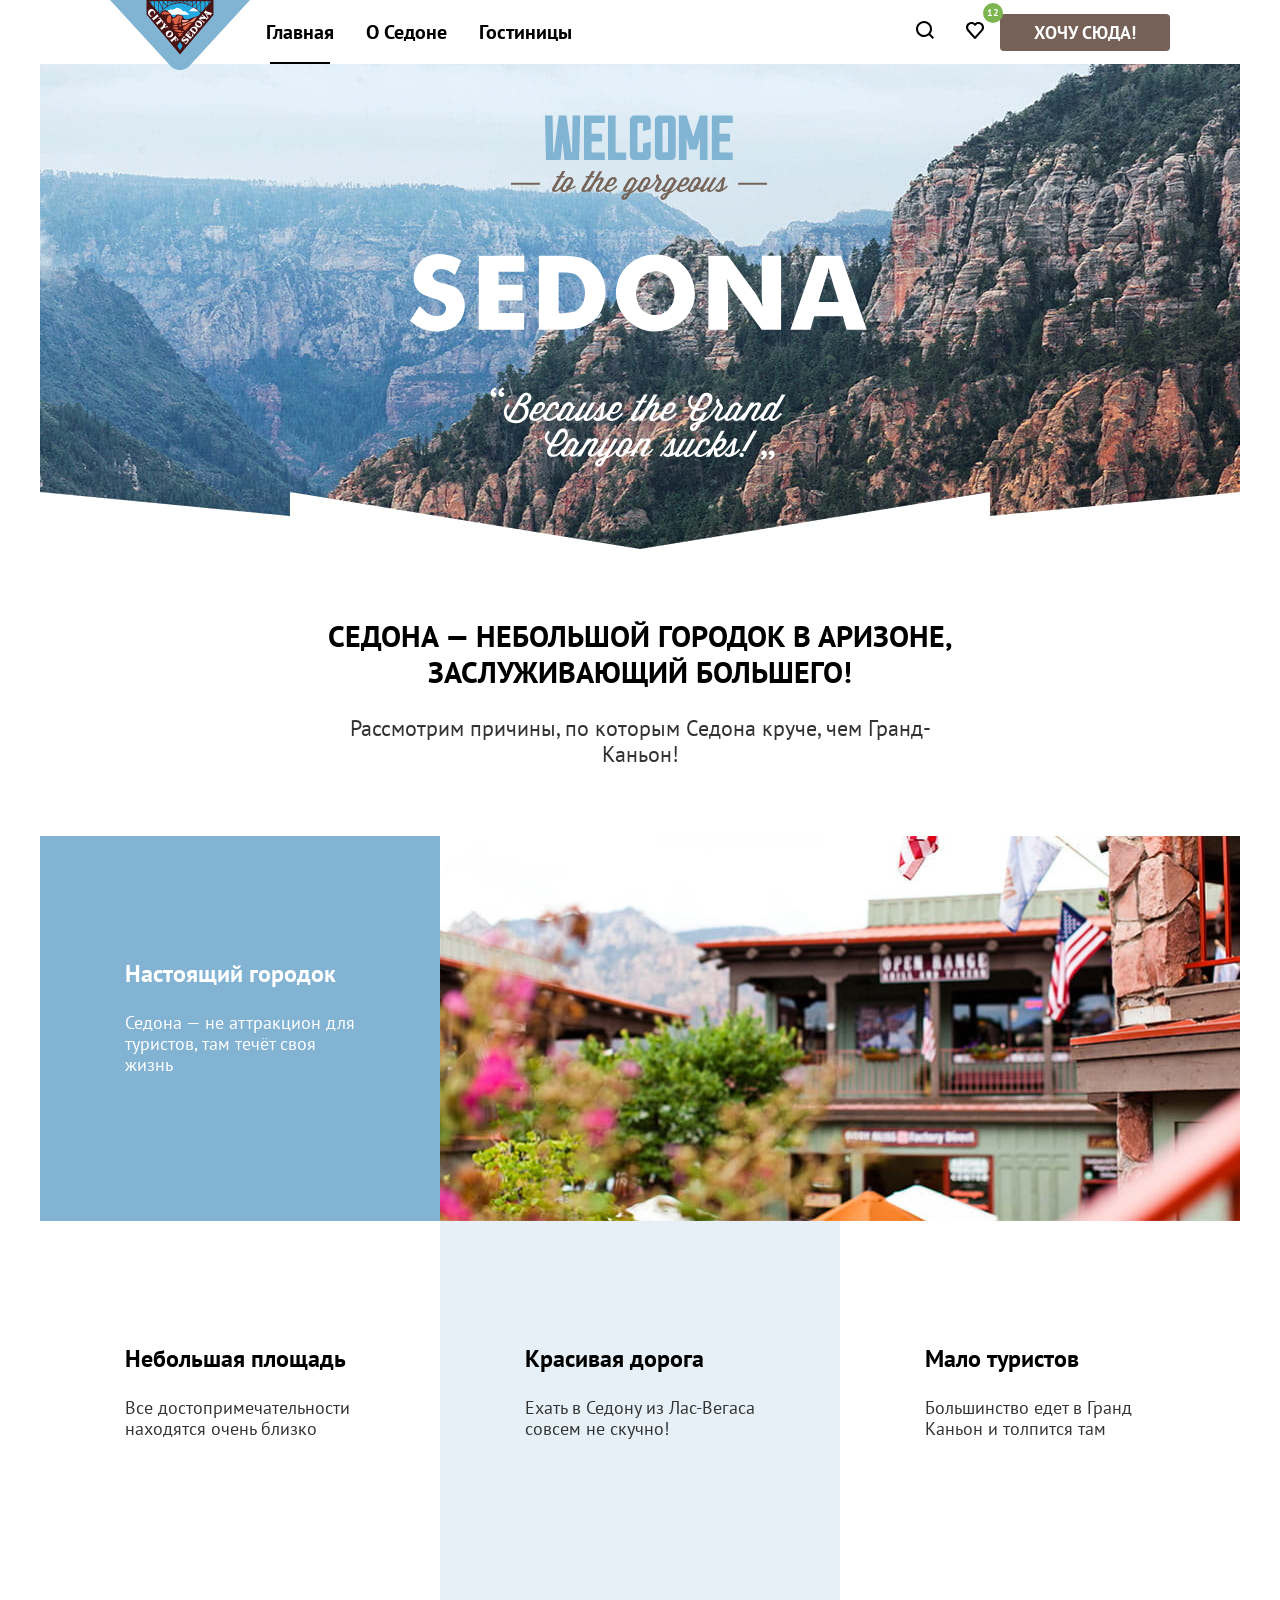
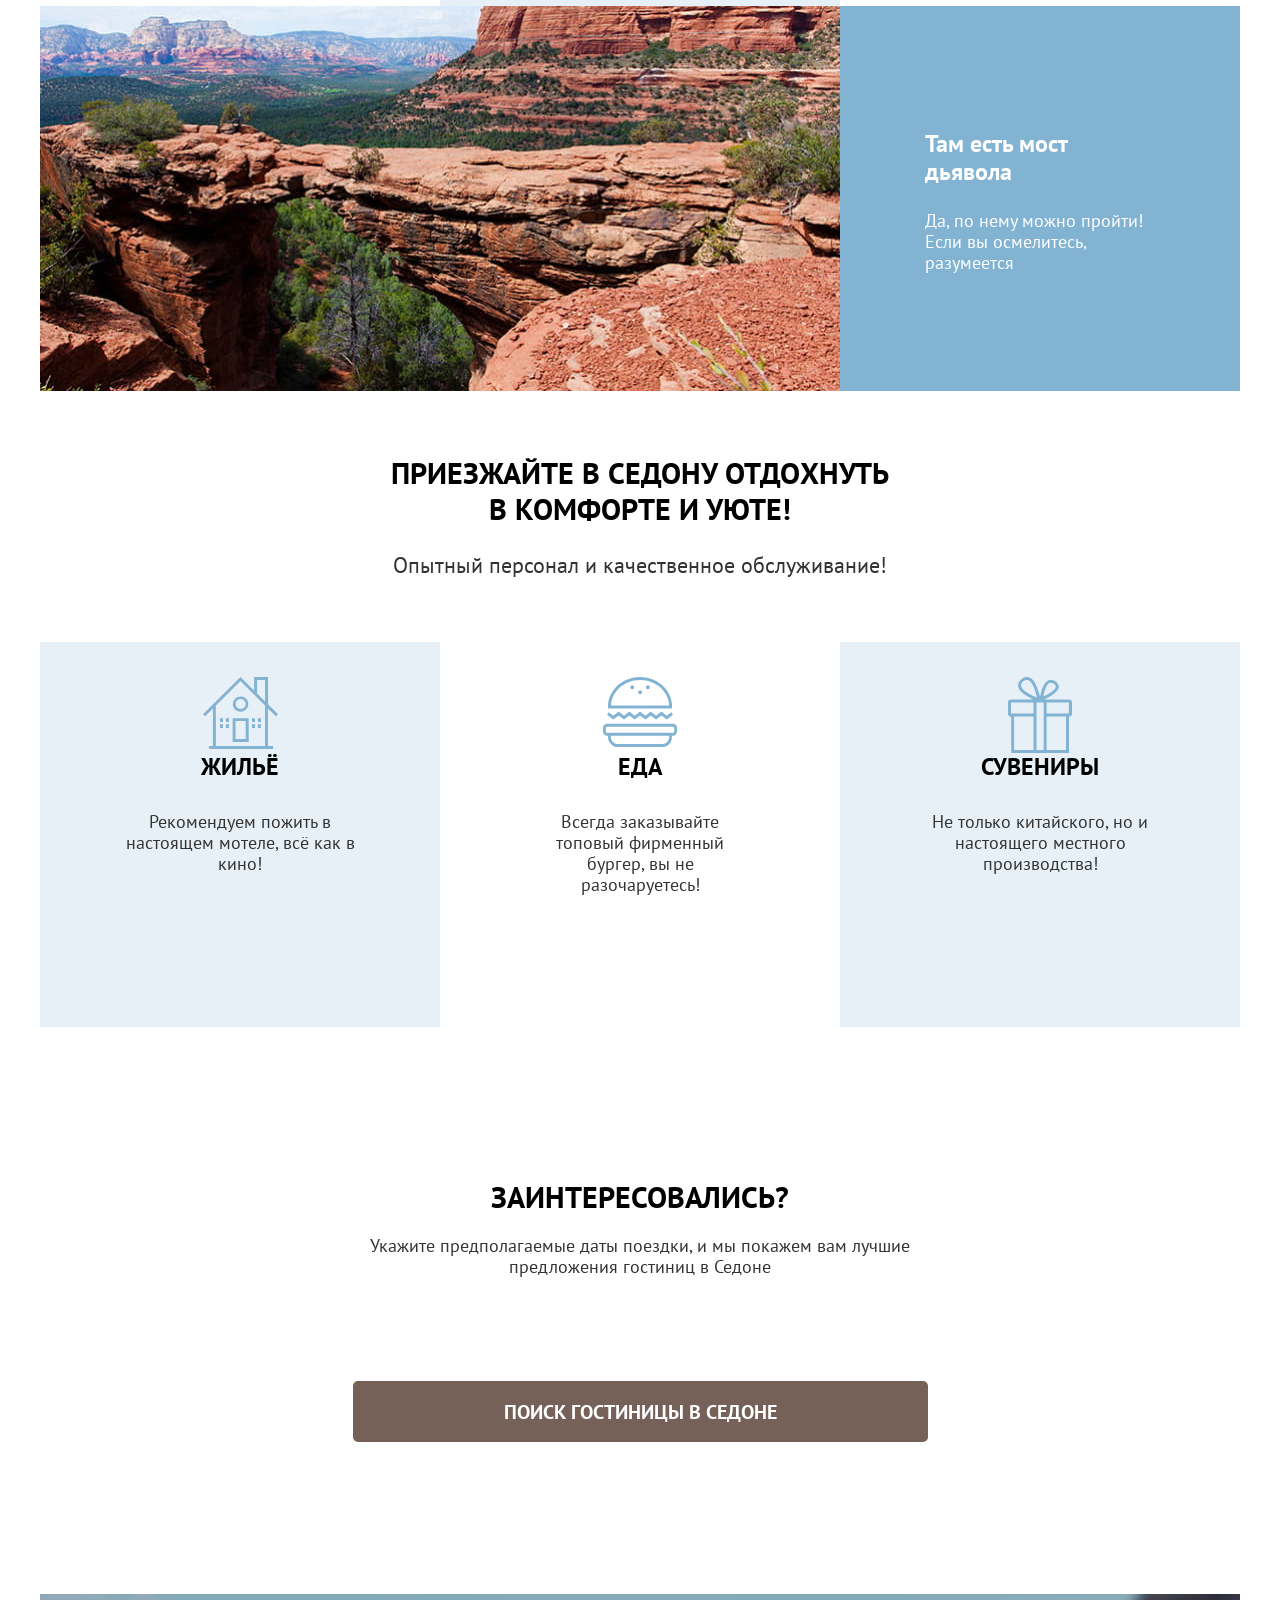
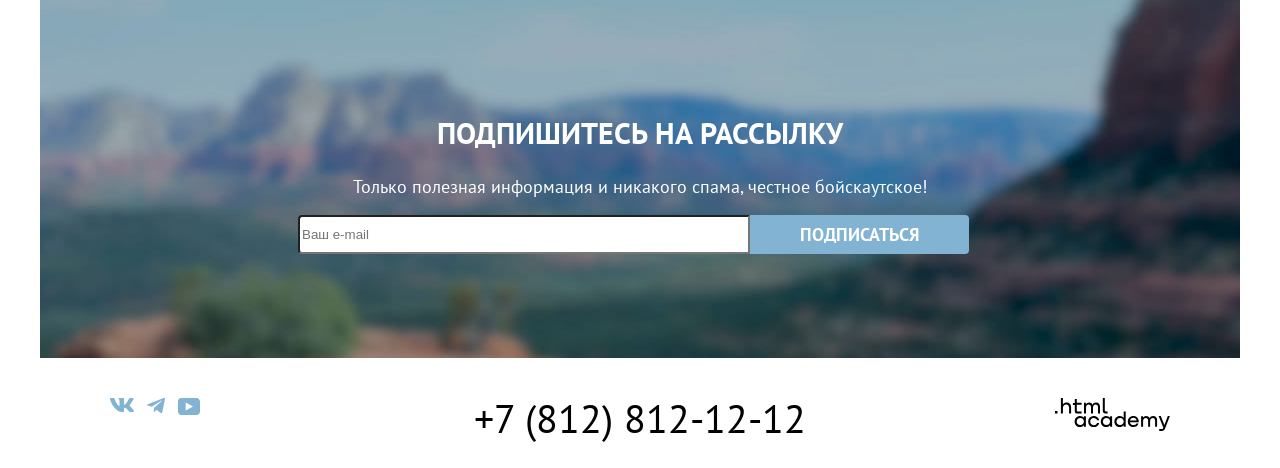
==== commit 30b42b84: "доработка после сессии 11.05" ====
--- a/index.html
+++ b/index.html
@@ -5,6 +5,7 @@
   <meta charset="utf-8">
   <title>Седона</title>
   <link rel="stylesheet" href="styles/styles.css">
+  <link rel="icon" href="favicon.ico" sizes="32x32">
 </head>
 
 <body>
@@ -145,7 +146,7 @@
     <footer class="page-footer">
       <ul class="social-list">
         <li class="social-item">
-          <a class="social-link" href="#">
+          <a class="social-link social-vk" href="#">
             <span class="visually-hidden">ВКонтакте</span>
             <svg class="social-image" xmlns="http://www.w3.org/2000/svg" width="24" height="14" viewBox="0 0 24 14" aria-hiden="true"
               focusable="false" fill="none">
@@ -156,7 +157,7 @@
           </a>
         </li>
         <li class="social-item">
-          <a class="social-link" href="#">
+          <a class="social-link social-telegram" href="#">
             <svg class="social-image" xmlns="http://www.w3.org/2000/svg" width="18" height="16" viewBox="0 0 18 16" aria-hiden="true"
               focusable="false" fill="none">
               <path fill="#83b3d3" d="M16.79.1.84 6.25c-1.09.43-1.08 1.04-.2 1.31l4.1 1.28 9.47-5.98c.44-.27.85-.12.52.18L7.05 9.96l-.28 4.22c.41 0 .6-.19.83-.41l1.99-1.93 4.13 3.05c.77.42 1.31.2 1.5-.7l2.72-12.8c.28-1.12-.43-1.62-1.16-1.3"/></svg>
@@ -164,7 +165,7 @@
           </a>
         </li>
         <li class="social-item">
-          <a class="social-link" href="#">
+          <a class="social-link social-youtube" href="#">
             <span class="visually-hidden">Ютуб</span>
             <svg class="social-image" xmlns="http://www.w3.org/2000/svg" width="22" height="17" viewBox="0 0 22 17" aria-hiden="true"
               focusable="false" fill="none">
--- a/styles/styles.css
+++ b/styles/styles.css
@@ -146,6 +146,8 @@
 }
 
 .button-apply {
+  min-height: 48px;
+  margin-bottom: 16px;
   padding: 8px 50px;
 }
 
@@ -166,7 +168,7 @@
 }
 
 .button-reset:disabled {
-    opasity: 0.1;
+  opasity: 0.1;
 }
 
 /*Header*/
@@ -228,7 +230,7 @@
   right: 20px;
   bottom: 0;
   left: 20px;
-  height: 4px;
+  height: 2px;
   background-color: #000000;
   content: "";
 }
@@ -311,7 +313,7 @@
 .advantages-item {
   width: 400px;
   min-height: 385px;
-  padding: 102px 85px;
+  padding: 100px 85px;
 }
 
 .advantages-image-wrapper {
@@ -462,8 +464,29 @@
   list-style-type: none;
 }
 
+.social-link {
+  display: flex;
+  justify-content: center;
+  align-items: center;
+}
+
+.social-vk {
+  width: 24px;
+  height: 14px;
+}
+
+.social-telegram {
+   width: 18px;
+  height: 16px;
+}
+
+.social-youtube {
+  width: 22px;
+  height: 17px;
+}
+
 .social-link path:hover,
-.social-link path:focus{
+.social-link path:focus {
   fill: #68a2ca;
 }
 
@@ -528,16 +551,42 @@
 
 .breadcrumbs {
   display: flex;
+  align-items: center;
+  gap: 10px;
   flex-wrap: wrap;
   margin: 0;
-  margin-bottom: 40px;
-  padding: 0;
-  list-style-type: none;
+  margin-bottom: 43px;
+  padding: 0;
+  font-size: 16px;
+  line-height: 21px;
+  list-style: none;
+
+}
+
+.breadcrumbs-item {
+  display: flex;
+  gap: 10px;
+  align-items: center;
+}
+
+.breadcrumbs-item + .breadcrumbs-item::before {
+  content: "";
+  width: 6px;
+  height: 9px;
+  background-image: url("../images/icons/breadcrumps-arrow.svg");
 }
 
 .breadcrumbs-link {
-  font-size: 16px;
   color: #ffffff;
+}
+
+.breadcrumbs-link-home {
+  width: 12px;
+  height: 12px;
+  background-repeat: no-repeat;
+  background-position: 50% 50%;
+  background-image: url(../images/icons/home.svg);
+
 }
 
 .breadcrumbs-link:hover {
@@ -554,26 +603,151 @@
 
 .catalog-filter-group {
   width: 200px;
+  margin: 0;
+  padding: 0;
+  border: none;
 }
 
 .catalog-filter-price {
   width: 290px;
+  margin-left: 140px;
 }
 
 .catalog-filter-list {
-  margin: 0;
+  display: flex;
+  flex-direction: column;
+  gap: 16px;
+  margin: 0;
+  margin-top: 30px;
   padding: 0;
   list-style-type: none;
 }
 
 .catalog-filter-title {
+  margin: 0;
+  padding: 0;
   font-size: 20px;
   line-height: 24px;
   font-weight: 700;
 }
 
+.control {
+  position: relative;
+  display: block;
+}
+
 .control-input {
-  line-height: 23px;
+  position: absolute;
+  top: 2px;
+  width: 1px;
+  height: 1px;
+  margin: 0;
+  opacity: 0;
+}
+
+.control-lead {
+  display: grid;
+  grid-template-columns: 20px 1fr;
+  gap: 19px;
+  line-height: 24px;
+}
+
+.control-lead::before,
+.control-lead::after {
+  content: "";
+  grid-column: 1 / 2;
+  grid-row: 1 / 2;
+  height: 20px;
+  margin-top: 2px;
+}
+
+.control-lead::before {
+  background-color: #ffffff;
+  border-radius: 4px;
+}
+
+.control-lead::after {
+  display: none;
+  background-repeat: no-repeat;
+  background-position: 50% 50%;
+  background-image: url(../images/icons/check.svg);
+}
+
+.control-input:checked + .control-lead::after {
+  display: block;
+}
+
+.control-input[type="radio"] + .control-lead::before {
+  border-radius: 50%;
+}
+
+.control-input[type="radio"] + .control-lead::after {
+  background-color: #3f5e72;
+  background-image: none;
+  background-clip: content-box;
+  border: 5px solid transparent;
+  border-radius: 50%;
+}
+
+.range {
+  margin-top: 35px;
+}
+
+.range-fields {
+  display: grid;
+  grid-template-columns: 1fr 1fr;
+}
+
+.range-field {
+  position: relative;
+}
+
+.range-field:first-child {
+  order: -1;
+}
+
+.range-title {
+  position: absolute;
+  top: 50%;
+  right: 13px;
+  transform: translateY(-50%);
+  opacity: 0.3;
+}
+
+.range-input {
+  width: 145px;
+  height: 48px;
+  padding: 20px;
+  border: 1px solid white;
+  color: #ffffff;
+  background-color: transparent;
+  font-family: inherit;
+  font-size: 18px;
+}
+
+.range-slider {
+  margin-top: 28px;
+}
+
+.slider {
+  height: 4px;
+  background-color: rgba(255, 255, 255, 0.3);
+}
+
+.slider-bar {
+  display: flex;
+  align-items: center;
+  justify-content: space-between;
+  height: 100%;
+  background-color: #ffffff;
+}
+
+.slider-thumb {
+  width: 20px;
+  height: 20px;
+  background-color: #ffffff;
+  border: none;
+  border-radius: 5px;
 }
 
 /*Hotels*/
@@ -604,6 +778,7 @@
 }
 
 .sort-link {
+  display: block;
   width: 48px;
   height: 48px;
   padding: 16px;
@@ -620,7 +795,7 @@
 }
 
 .sort-cards-list {
-   background-image: url("../images/icons/cards-list.svg");
+  background-image: url("../images/icons/cards-list.svg");
 }
 
 .sort-current {
@@ -678,25 +853,25 @@
 }
 
 .star {
-    width: 23px;
-    margin: 0;
-    min-height: 37px;
-    background-repeat: repeat-x;
-    background-position: 0 50%;
-    background-size: 23px 17px;
-    background-image: url(../images/icons/star.svg);
+  width: 23px;
+  margin: 0;
+  min-height: 37px;
+  background-repeat: repeat-x;
+  background-position: 0 50%;
+  background-size: 23px 17px;
+  background-image: url(../images/icons/star.svg);
 }
 
 .star-two {
-    width: 46px;
+  width: 46px;
 }
 
 .star-three {
-    width: 69px;
+  width: 69px;
 }
 
 .star-four {
-    width: 92px;
+  width: 92px;
 }
 
 /*Pagination*/
@@ -710,6 +885,8 @@
 }
 
 .pagination-link {
+  display: block;
+  min-width: 60px;
   padding: 11px 18px;
   font-size: 20px;
   line-height: 36px;
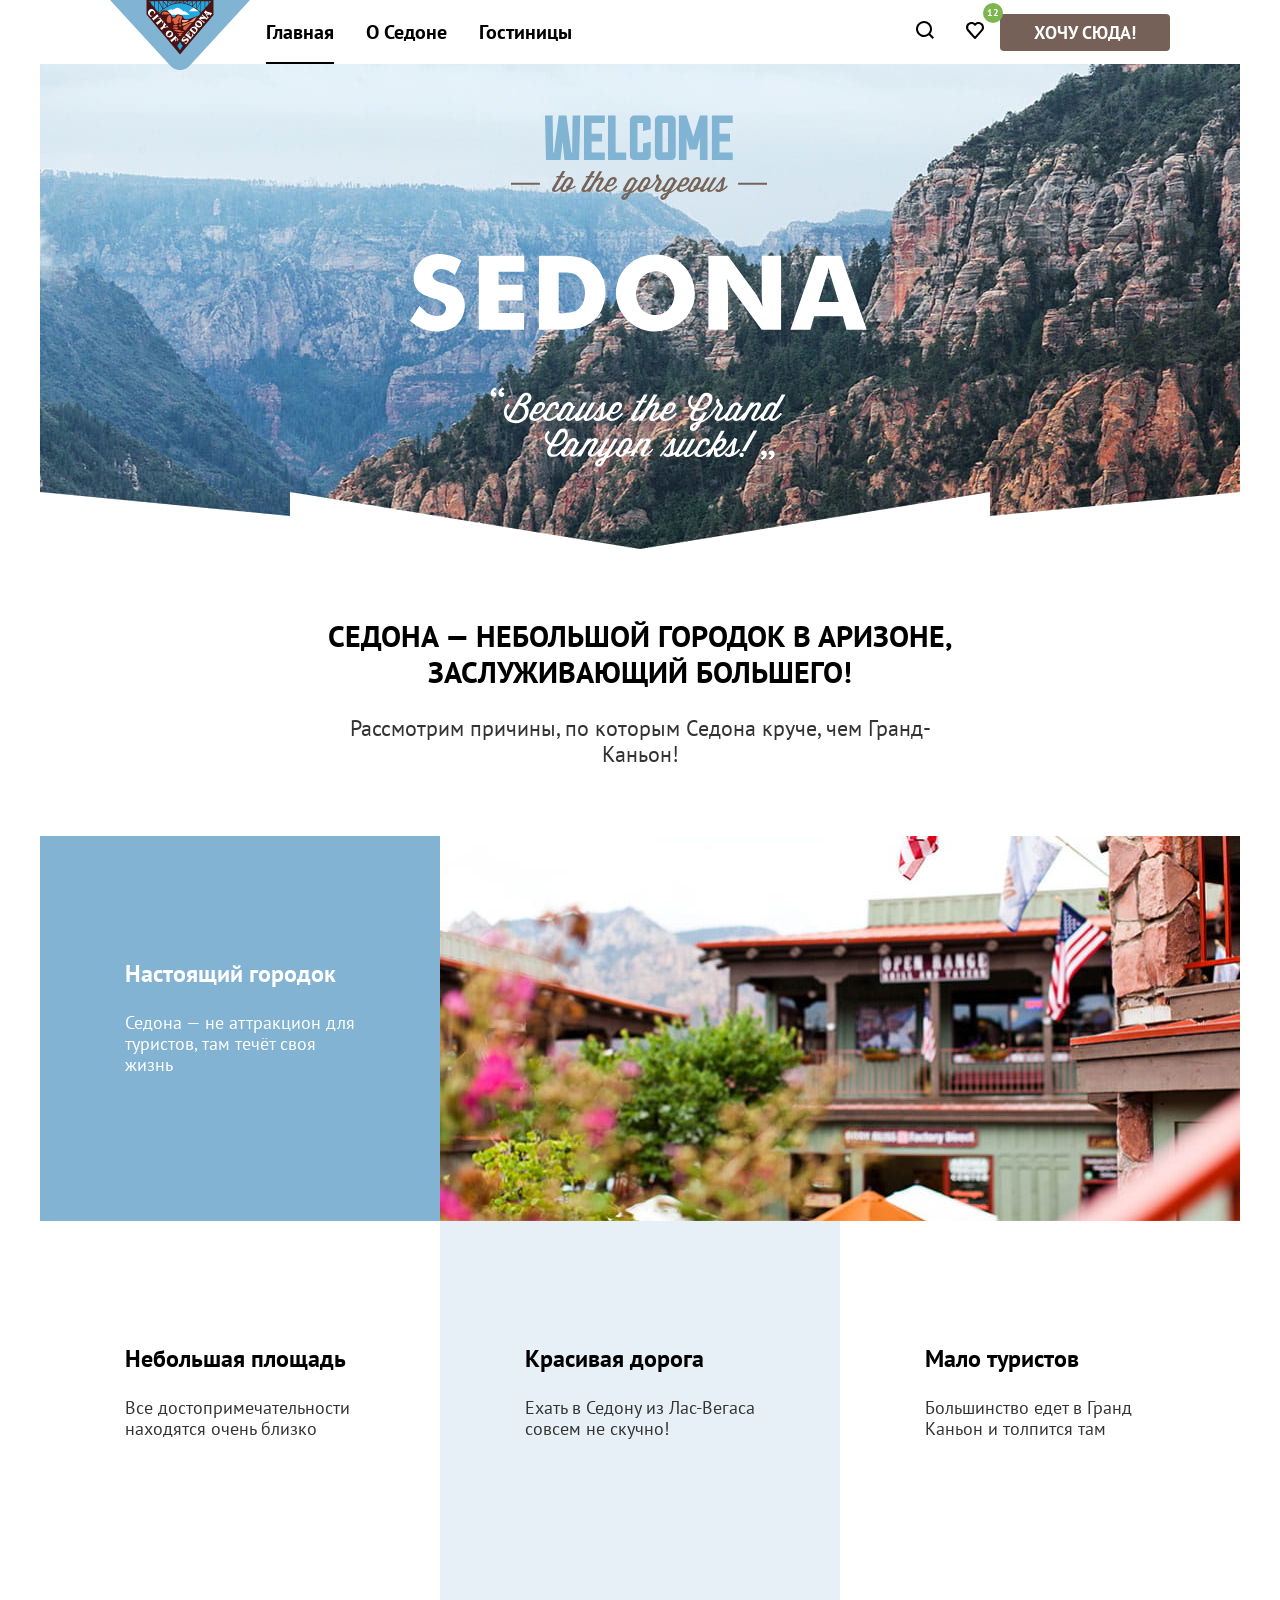
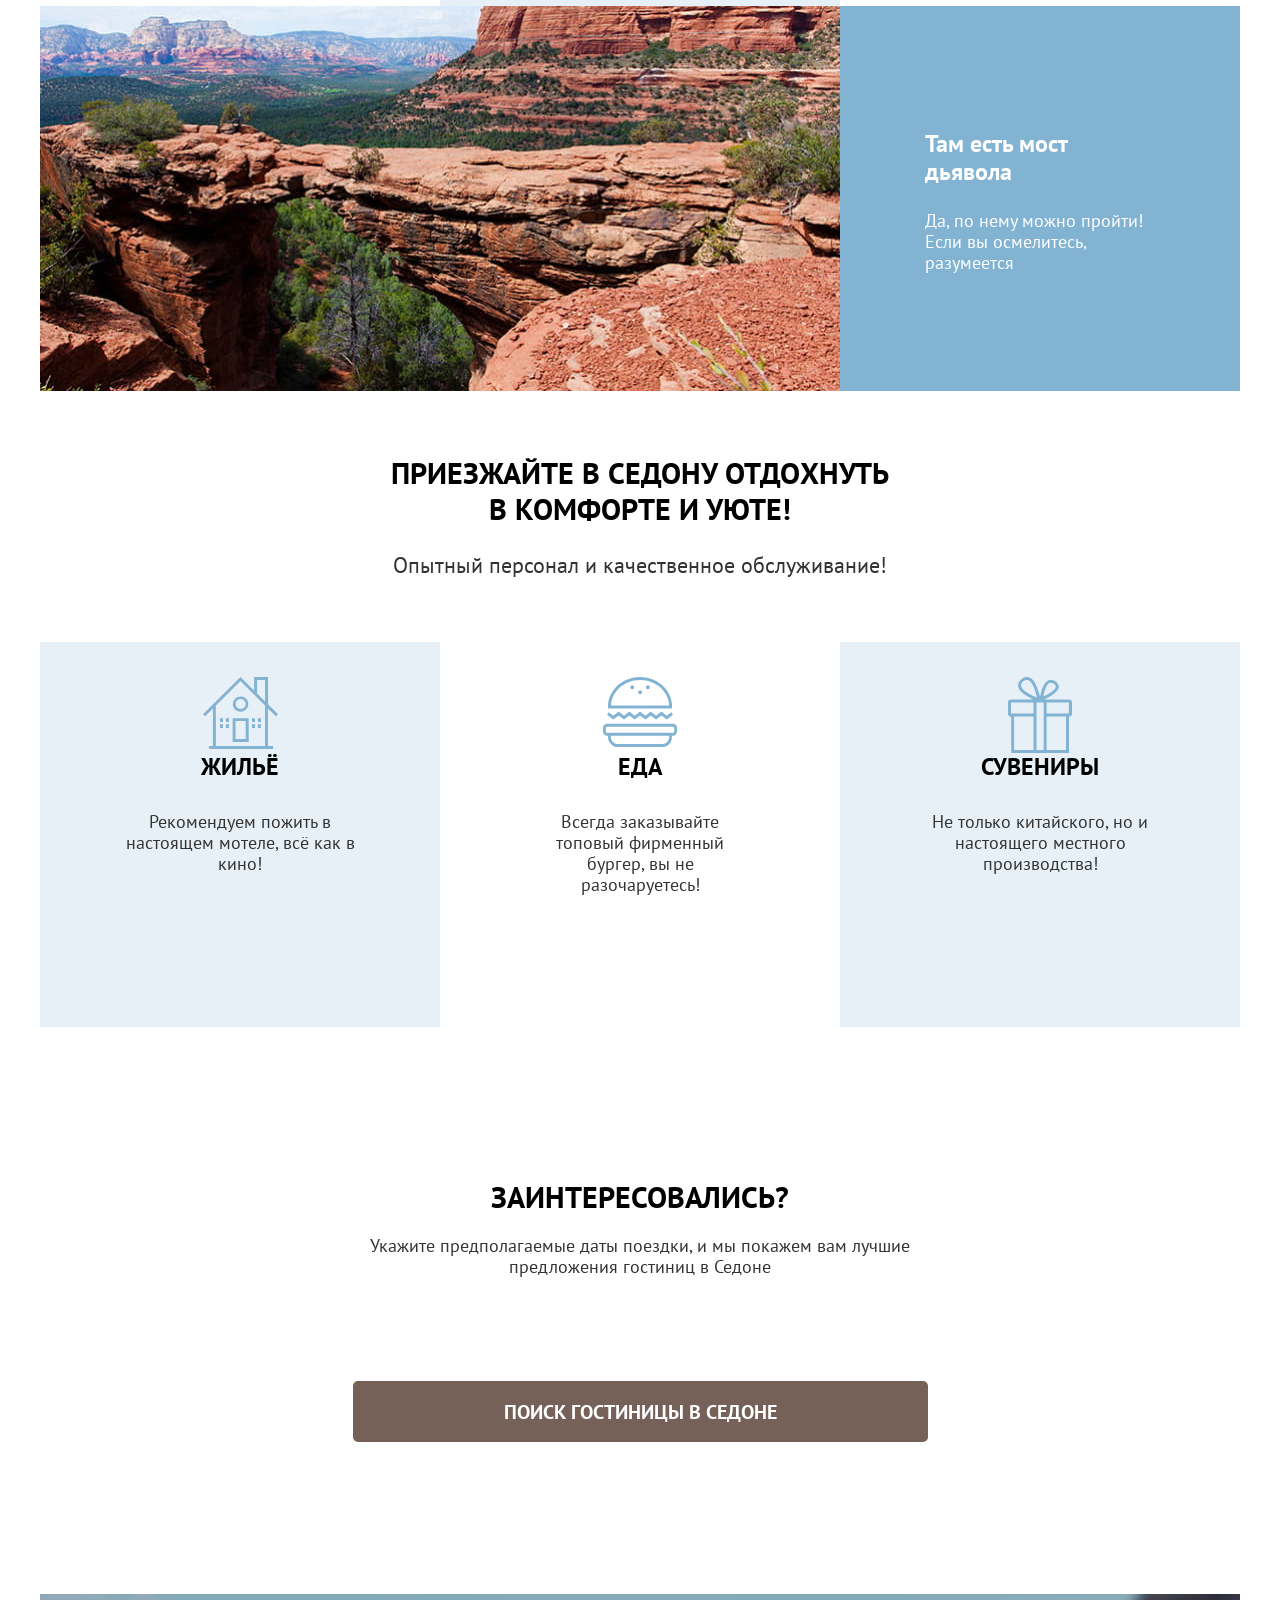
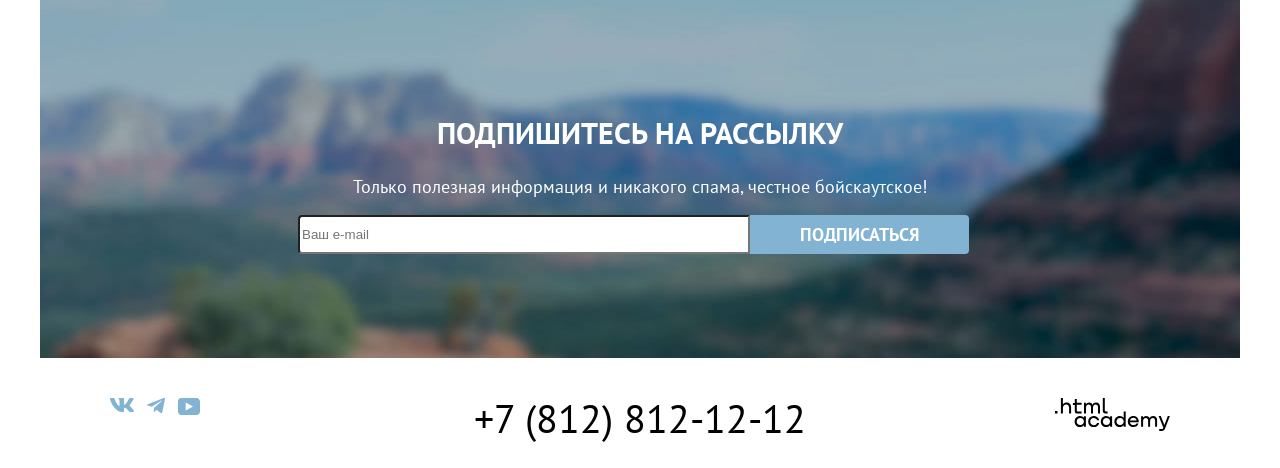
==== commit 8fead9f1: "модальное окно" ====
--- a/index.html
+++ b/index.html
@@ -138,7 +138,7 @@
         <p class="subscribe-paragraph">Только полезная информация и никакого спама, честное бойскаутское!</p>
         <form class="newsletter-form" action="https://echo.htmlacademy.ru/" method="post">
           <label for="email"></label>
-          <input class="field email" placeholder="Ваш e-mail" type="email" name="email" id="email" required>
+          <input class="field-input email" placeholder="Ваш e-mail" type="email" name="email" id="email" required>
           <button class="button button-secondary button-subscribe" type="submit">Подписаться</button>
         </form>
       </section>
@@ -184,6 +184,63 @@
       </a>
     </footer>
   </div>
+  <section class="modal">
+    <div class="modal-container">
+      <h2 class="modal-title">Поиск гостиницы в Седоне</h2>
+      <button class="modal-close" type="button">
+        <span class="visually-hidden">Закрыть окно</span>
+      </button>
+      <form class="modal-content search-form" action="https://echo.htmlacademy.ru/" method="post">
+        <div class="search-form-date field field-search">
+          <label class="field-title" for="date-in">Дата заезда:</label>
+          <input class="field-input" type="text" name="date-in" id="date-in" placeholder="Укажите дату"
+            value="27 апреля 2020">
+          <span class="field-message field-message-error">Мы не можем отправить вас в прошлое.</span>
+        </div>
+        <div class="search-form-date field field-search">
+          <label class="field-title" for="date-out">Дата заезда:</label>
+          <input class="field-input" type="text" name="date-out" id="date-out" placeholder="Укажите дату"
+            value="1 сентября 2021">
+          <span class="field-message">На эти даты есть свободные номера. Пока есть.</span>
+        </div>
+        <div class="search-form-amount field field-search">
+          <label class="field-title" for="adults">Взрослые:</label>
+          <div class="field-number number">
+            <button class="number-button number-button-minus" type="button">
+              <span class="visually-hidden">Уменьшить количество</span>
+            </button>
+            <input class="number-input field-input" type="number" name="adults-amount" id="adults" placeholder="0"
+              value="2" min="1" step="1">
+            <button class="number-button number-button-plus" type="button">
+              <span class="visually-hidden">Увеличить количество</span>
+            </button>
+          </div>
+        </div>
+        <div class="search-form-amount field field-search">
+          <span class="field-title field-title-info">
+            <label for="children">Дети:</label>
+            <span class="field-info" id="children-info">
+              <span class="field-info-text">
+                Укажите количество детей, которые будут с вами, возраст которых от 6 до 18 лет. Дети до 6 лет размещаются
+                бесплатно.
+              </span>
+            </span>
+          </span>
+          <div class="field-number number">
+            <button class="number-button number-button-minus" type="button">
+              <span class="visually-hidden">Уменьшить количество</span>
+            </button>
+            <input class="number-input field-input" type="number" name="children-amount" id="children"
+              aria-describedby="children-info" placeholder="0" value="1" min="0" step="1">
+            <button class="number-button number-button-plus" type="button">
+              <span class="visually-hidden">Увеличить количество</span>
+            </button>
+          </div>
+        </div>
+        <button class="search-form-button button button-large" type="submit">Найти</button>
+      </form>
+    </div>
+  </section>
 </body>
 
 </html>
--- a/styles/styles.css
+++ b/styles/styles.css
@@ -227,9 +227,9 @@
 
 .navigation-link-current::before {
   position: absolute;
-  right: 20px;
+  right: 16px;
   bottom: 0;
-  left: 20px;
+  left: 16px;
   height: 2px;
   background-color: #000000;
   content: "";
@@ -440,7 +440,23 @@
   border-radius: 4px 0 0 4px;
 }
 
-
+.field-input:hover {
+  background-color: #e6e6e6;
+}
+
+.field-input:focus {
+  background-color: #e6e6e6;
+  outline: 3px solid #83b3d3;
+}
+
+.field-input-error {
+  border-color: #ff5757;
+}
+
+.field-input[disabled] {
+  opacity: 0.3;
+  background-color: #d3d3d3;
+}
 
 .subscribe-index .subscribe-title {
   color: #ffffff;
@@ -476,7 +492,7 @@
 }
 
 .social-telegram {
-   width: 18px;
+  width: 18px;
   height: 16px;
 }
 
@@ -569,7 +585,7 @@
   align-items: center;
 }
 
-.breadcrumbs-item + .breadcrumbs-item::before {
+.breadcrumbs-item+.breadcrumbs-item::before {
   content: "";
   width: 6px;
   height: 9px;
@@ -673,15 +689,32 @@
   background-image: url(../images/icons/check.svg);
 }
 
-.control-input:checked + .control-lead::after {
+.control-input:checked+.control-lead::after {
   display: block;
 }
 
-.control-input[type="radio"] + .control-lead::before {
+.control-input:hover+.control-lead::after {
+  opacity: 0.6;
+}
+
+.control-input:active+.control-lead::after {
+  opacity: 0.3;
+}
+
+.control-input:focus+.control-lead::after {
+  outline: 3px solid #83B3D3;
+}
+
+.control-input[disabled]+.control-lead::after {
+  opacity: 0.3;
+  border-color: #ffffff;
+}
+
+.control-input[type="radio"]+.control-lead::before {
   border-radius: 50%;
 }
 
-.control-input[type="radio"] + .control-lead::after {
+.control-input[type="radio"]+.control-lead::after {
   background-color: #3f5e72;
   background-image: none;
   background-clip: content-box;
@@ -723,6 +756,30 @@
   background-color: transparent;
   font-family: inherit;
   font-size: 18px;
+}
+
+input::-webkit-outer-spin-button,
+input::-webkit-inner-spin-button {
+  -webkit-appearance: none;
+}
+
+input[type='number'] {
+  -moz-appearance: textfield;
+}
+
+.range-input:hover {
+  border-color: rgba(255, 255, 255, 0.6);
+}
+
+.range-input:focus {
+  outline: 3px solid #83b3d3;
+  border-color: #ffffff;
+  box-shadow: inset 0 0 0 3px #83b3d3;
+}
+
+.range-input[disabled] {
+  opacity: 0.3;
+  border-color: #ffffff;
 }
 
 .range-slider {
@@ -909,3 +966,262 @@
   color: #000000;
   background-color: #ffffff;
 }
+
+
+/*Modal*/
+.modal {
+  position: fixed;
+  top: 0;
+  right: 0;
+  bottom: 0;
+  left: 0;
+  display: none;
+  z-index: 4;
+  place-content: center;
+  background-color: rgba(242, 242, 242, 0.8);
+}
+
+.modal-opened {
+  display: grid;
+}
+
+.modal-container {
+  display: grid;
+  grid-template-columns: 1fr min-content;
+  row-gap: 54px;
+  width: 715px;
+  margin: 0 auto;
+  padding: 70px;
+  padding-top: 54px;
+  background-color: #ffffff;
+  border-radius: 30px;
+  box-shadow: 0 25px 50px rgba(0, 0, 0, 0.15);
+}
+
+.modal-close {
+  width: 53px;
+  height: 53px;
+  padding: 0;
+  background-color: #f2f2f2;
+  border: none;
+  border-radius: 50%;
+}
+
+.modal-close::after {
+  content: "";
+  display: block;
+  width: 53px;
+  height: 53px;
+  background-repeat: no-repeat;
+  background-position: 50% 50%;
+  background-image: url("../images/icons/close.svg");
+}
+
+.modal-close:hover,
+.modal-close:active {
+  background-color: #e6e6e6;
+}
+
+.modal-close:active::after {
+  opacity: 0.3;
+}
+
+.modal-close:focus:not(:active) {
+  outline: 3px solid #83b3d3;
+  outline-offset: 0;
+}
+
+.modal-title {
+  align-self: center;
+  margin: 0;
+}
+
+.modal-content {
+  grid-column: 1 / -1;
+}
+
+/* Search form */
+
+.search-form {
+  display: grid;
+  grid-template-columns: 50% 1fr;
+  grid-template-rows: 50px 50px 50px 60px;
+  row-gap: 40px;
+}
+
+.search-form-date {
+  grid-column: 1 / -1;
+}
+
+.search-form-date .field-input {
+  background-repeat: no-repeat;
+  background-position: right 17px top 50%;
+  background-image: url("../images/icons/calendar.svg");
+}
+
+.search-form-date .field-input:not(:placeholder-shown):focus {
+  outline: none;
+  background-color: #ffffff;
+  border: 2px solid #000000;
+}
+
+.search-form-button {
+  grid-column: 1 / -1;
+}
+
+.field-info {
+  display: block;
+  position: relative;
+  width: 25px;
+  height: 25px;
+  margin-right: 5px;
+  margin-left: 10px;
+  background-color: #83b3d3;
+  background-repeat: no-repeat;
+  background-position: 50% 50%;
+  background-image: url(../images/icons/info.svg);
+  border-radius: 50%;
+}
+
+.field-search {
+  display: grid;
+  grid-template-columns: 140px 1fr;
+  grid-template-rows: 50px;
+  column-gap: 15px;
+  row-gap: 4px;
+}
+
+.field-search .field-title {
+  align-self: center;
+  font-weight: 700;
+}
+
+.field-title-info {
+  display: flex;
+  justify-content: flex-end;
+  margin-left: 20px;
+}
+
+.field-message {
+  grid-column: 2 / -1;
+  font-size: 16px;
+}
+
+.field-message-error {
+  color: #ff5757;
+}
+
+.field-info-text {
+  position: absolute;
+  top: calc(100% + 15px);
+  left: calc(50% - 128px);
+  z-index: 1;
+  display: none;
+  width: 256px;
+  padding: 15px 20px 23px;
+  color: #ffffff;
+  background-color: #333333;
+  border-radius: 10px;
+  font-size: 16px;
+  font-weight: 400;
+}
+
+.field-info-text::before {
+  content: "";
+  position: absolute;
+  top: -9px;
+  left: calc(50% - 10px);
+  width: 19px;
+  height: 9px;
+  background-image: url("../images/icons/triangle.svg");
+}
+
+.field-info-text::after {
+  content: "";
+  position: absolute;
+  top: -25px;
+  right: 0;
+  left: 0;
+  height: 25px;
+}
+
+.field-info:hover .field-info-text {
+  display: block;
+}
+
+/* Number */
+
+.number {
+  position: relative;
+  z-index: 0;
+  display: grid;
+  grid-template-columns: 50px 1fr 50px;
+  min-width: 133px;
+}
+
+.number-input {
+  grid-column: 1 / -1;
+  grid-row: 1 / 2;
+  padding: 0 50px;
+  text-align: center;
+  appearance: textfield;
+}
+
+.number-input::-webkit-inner-spin-button,
+.number-input::-webkit-outer-spin-button {
+  margin: 0;
+}
+
+.number-button {
+  position: relative;
+  z-index: 1;
+  grid-row: 1 / 2;
+  display: grid;
+  place-content: center;
+  background-color: transparent;
+  border: none;
+}
+
+.number-button::after {
+  content: "";
+  width: 25px;
+  height: 25px;
+  background-repeat: no-repeat;
+  background-position: 50% 50%;
+  border-radius: 4px;
+  opacity: 0.3;
+}
+
+.number-button:hover::after {
+  opacity: 1;
+}
+
+.number-button:active::after {
+  opacity: 0.2;
+}
+
+.number-button:focus {
+  outline: none;
+}
+
+.number-button:focus:not(:active)::after {
+  outline: 3px solid #83b3d3;
+  outline-offset: -3px;
+  opacity: 1;
+}
+
+.number-button-minus {
+  grid-column: 1 / 2;
+}
+
+.number-button-minus::after {
+  background-image: url("../images/icons/minus.svg");
+}
+
+.number-button-plus {
+  grid-column: -2 / -1;
+}
+
+.number-button-plus::after {
+  background-image: url("../images/icons/plus.svg");
+}
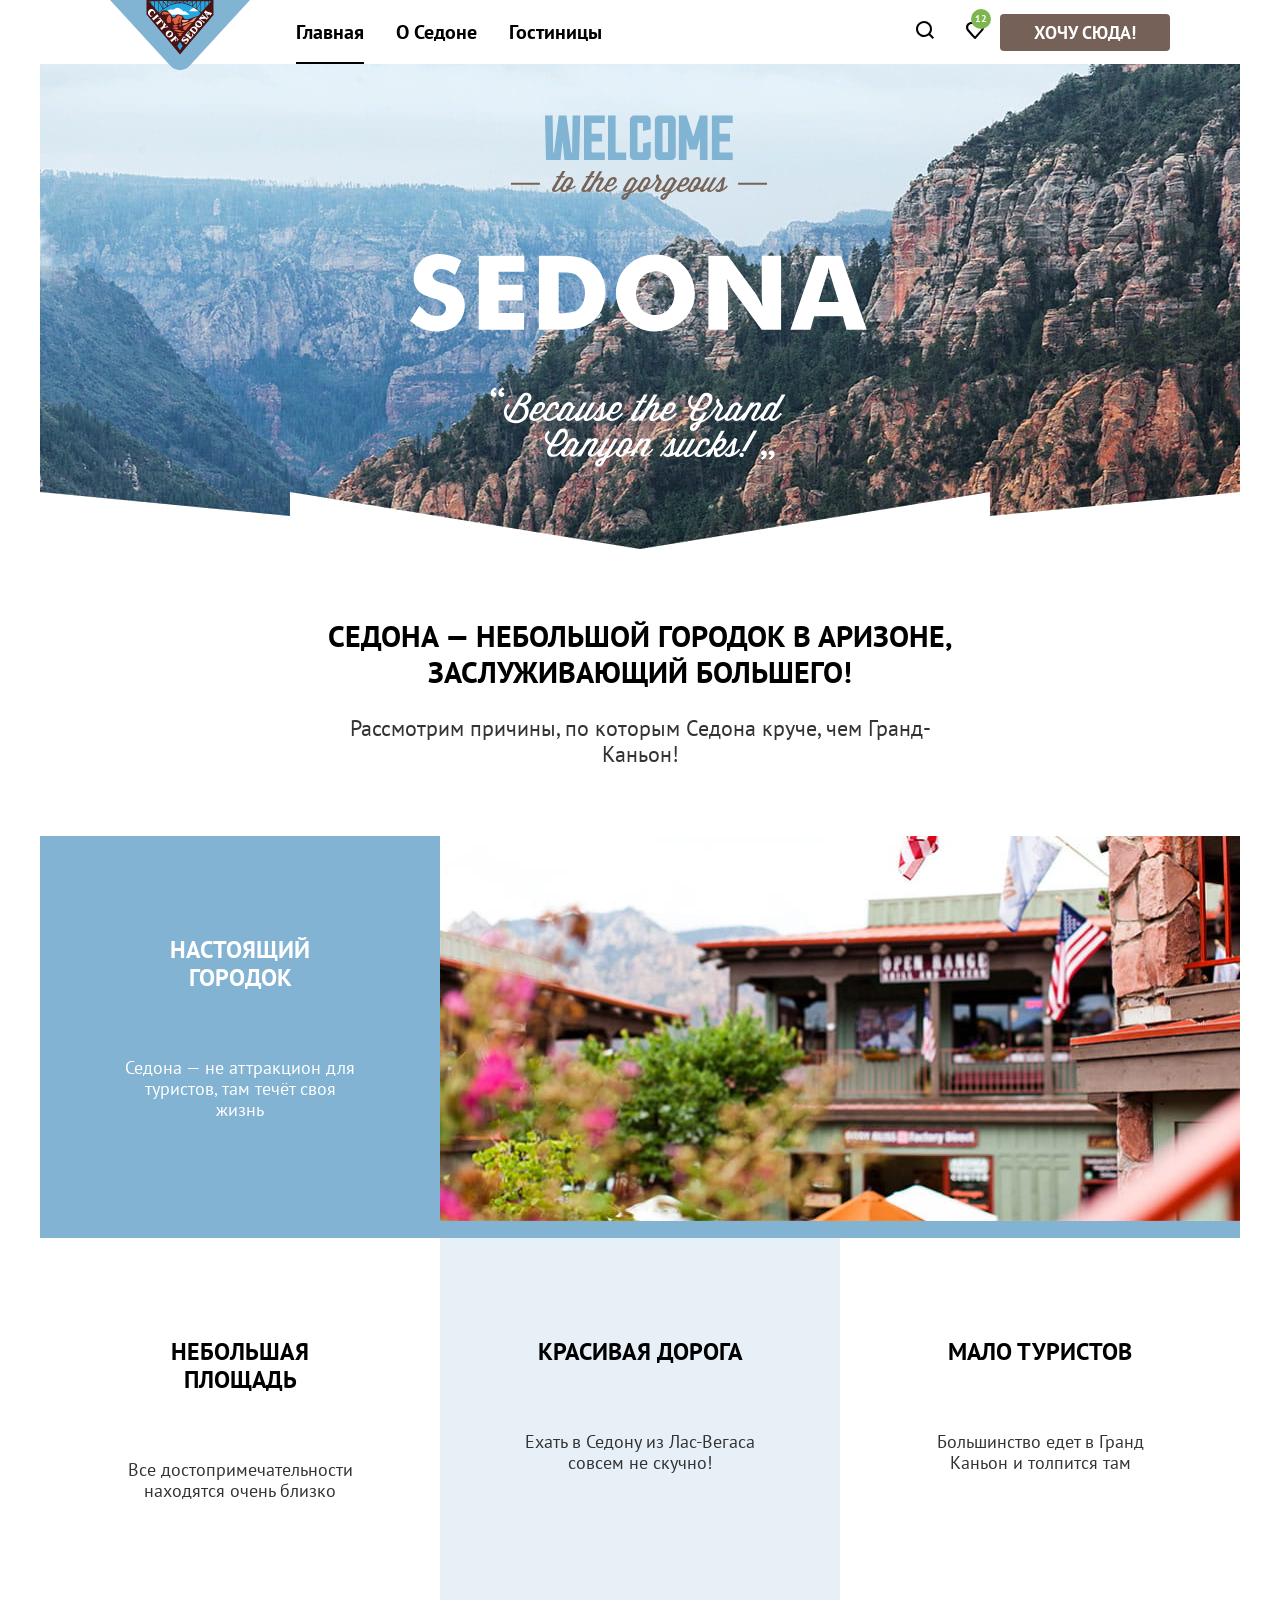
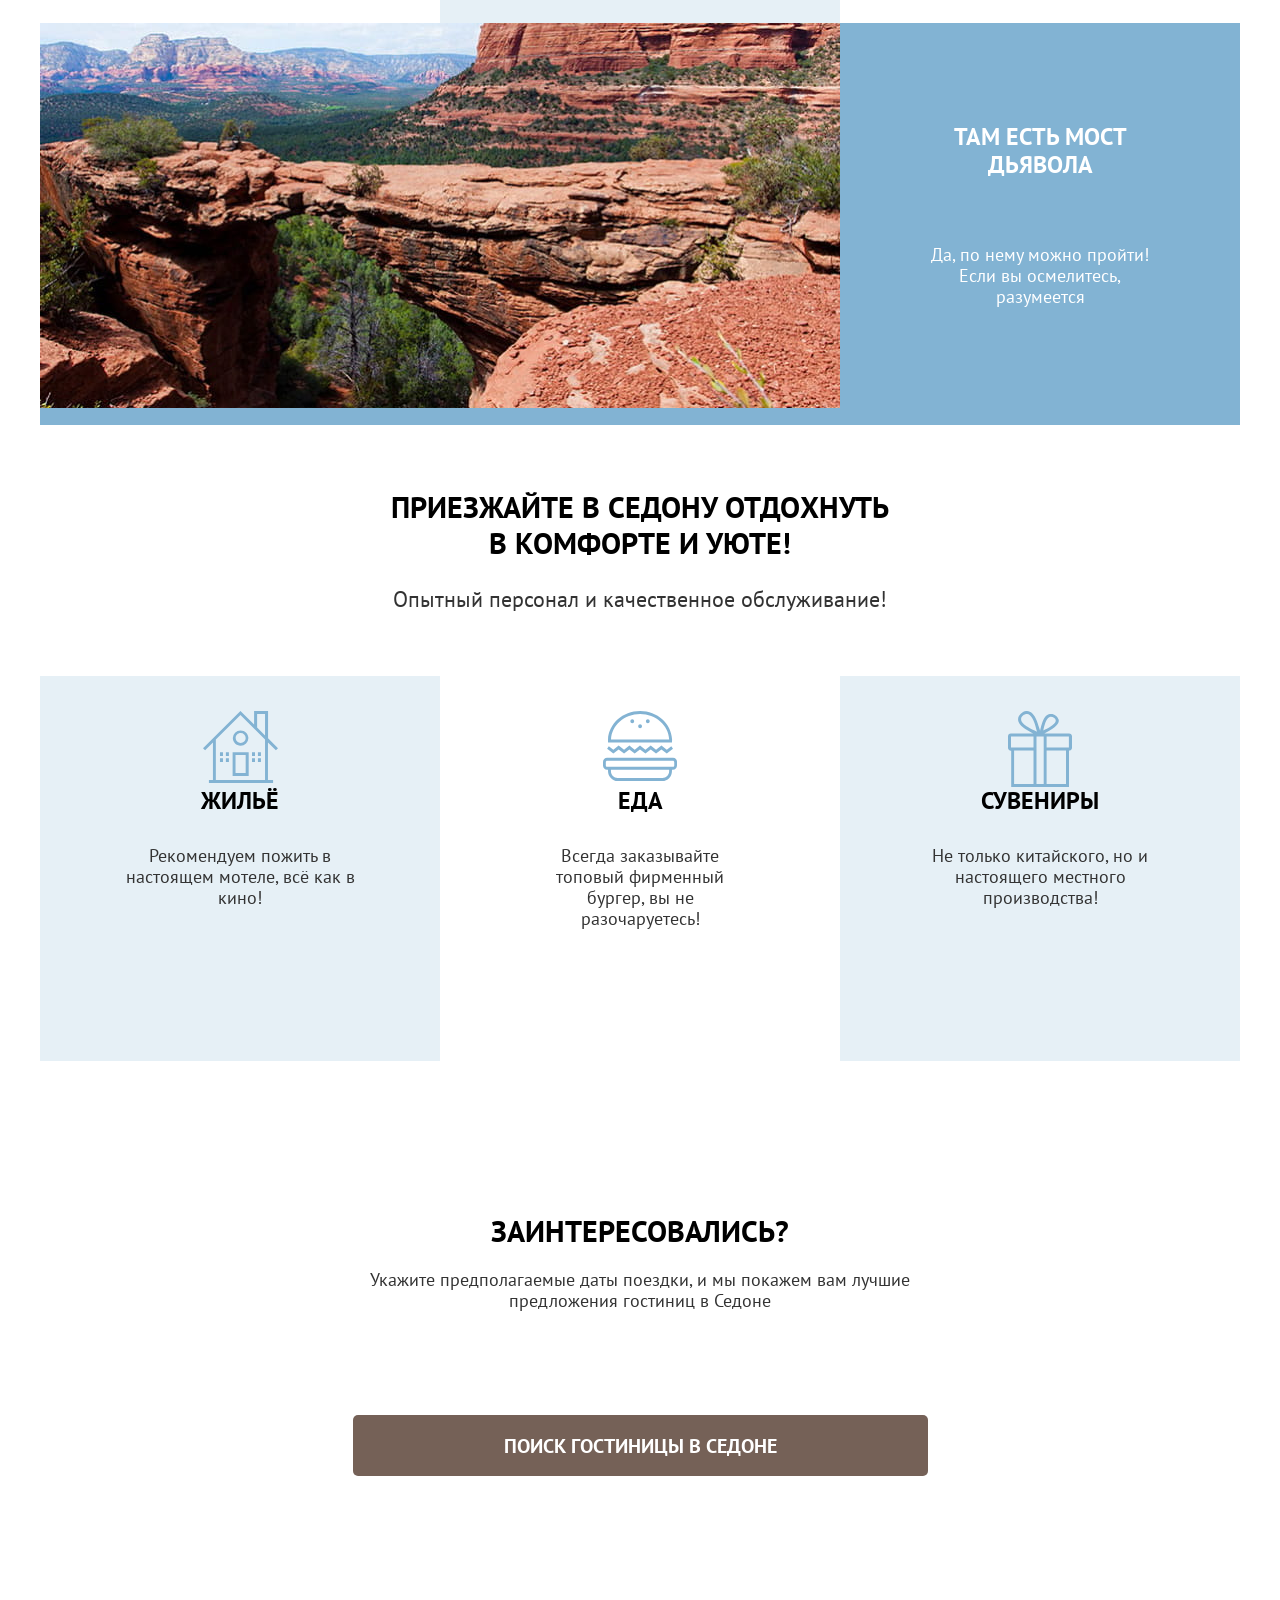
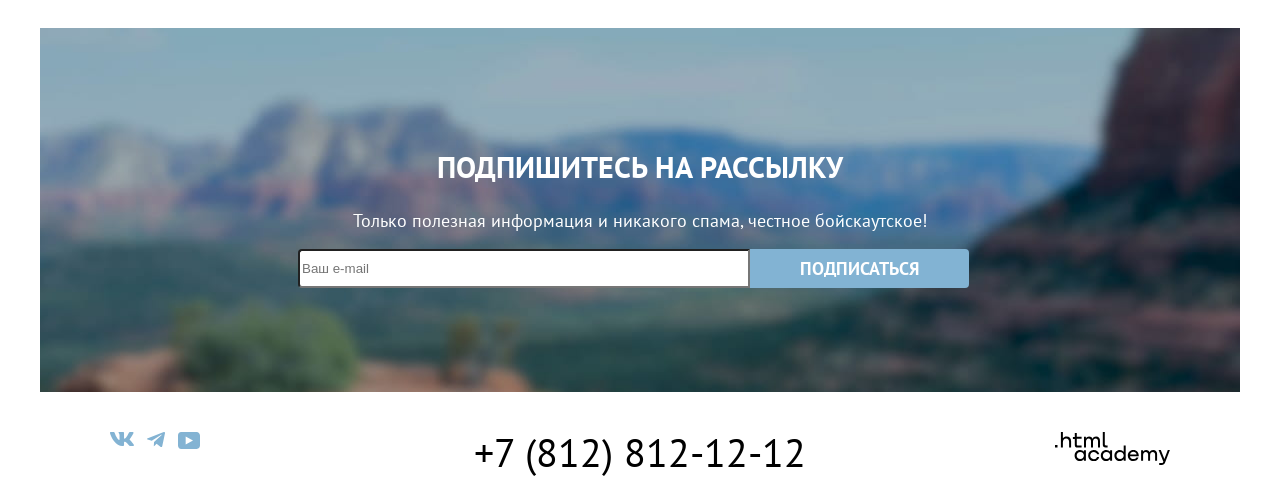
==== commit 0339e387: "пиксель перфект" ====
--- a/index.html
+++ b/index.html
@@ -34,7 +34,7 @@
             <span class="visually-hidden">
               Поиск
             </span>
-            <svg xmlns="http://www.w3.org/2000/svg" width="18" height="18" viewBox="0 0 18 18" aria-hiden="true"
+            <svg class="search" xmlns="http://www.w3.org/2000/svg" width="18" height="18" viewBox="0 0 18 18" aria-hiden="true"
               focusable="false">
               <path fill="#000"
                 d="m18 16.5-3.7-3.67c1-1.3 1.7-2.98 1.7-4.87A8 8 0 0 0 8 0C3.6 0 0 3.68 0 8.06a8 8 0 0 0 12.9 6.26L16.6 18zM8 14.03a6 6 0 0 1-6-5.96 6 6 0 0 1 12 0 6 6 0 0 1-6 5.96" />
@@ -46,7 +46,7 @@
             <span class="visually-hidden">
               Отелей в избранном:
             </span>
-            <svg xmlns="http://www.w3.org/2000/svg" width="18" height="17" viewBox="0 0 18 17" aria-hiden="true"
+            <svg class="like" xmlns="http://www.w3.org/2000/svg" width="18" height="17" viewBox="0 0 18 17" aria-hiden="true"
               focusable="false">
               <path fill="#000"
                 d="M8.9 17c-.3 0-.6-.1-.8-.4-5.4-6.1-6.7-7.5-7-7.9C.4 7.8 0 6.6 0 5.4 0 2.4 2.4 0 5.5 0 6.8 0 8 .5 9 1.3 10 .5 11.3 0 12.5 0c3 0 5.5 2.4 5.5 5.4 0 1.3-.5 2.5-1.3 3.4l-7 7.9c-.2.2-.4.3-.8.3m-6-9.5c.3.4 3.5 4 6.1 6.9l6.2-7c.5-.5.7-1.2.7-2 0-1.8-1.5-3.3-3.3-3.3-1 0-2 .5-2.7 1.3-.3.3-.6.4-.9.4s-.6-.2-.8-.4c-.7-.8-1.7-1.3-2.7-1.3-1.8 0-3.3 1.5-3.3 3.3-.1.9.3 1.6.7 2.1q-.15 0 0 0" />
--- a/styles/styles.css
+++ b/styles/styles.css
@@ -146,13 +146,14 @@
 }
 
 .button-apply {
-  min-height: 48px;
-  margin-bottom: 16px;
+  min-height: 40px;
+  margin: 50px 16px 35px 70px;
   padding: 8px 50px;
 }
 
 .button-reset {
   background-color: transparent;
+  margin-left: 120px;
 }
 
 .button-reset:hover {
@@ -189,6 +190,7 @@
   display: flex;
   flex-wrap: wrap;
   margin: 0;
+  margin-left: 30px;
   padding: 0;
   list-style-type: none;
 }
@@ -235,10 +237,20 @@
   content: "";
 }
 
+.search {
+  width: 18px;
+  height: 18px;
+}
+
+.like {
+  width: 18px;
+  height: 17px;
+}
+
 .count {
   position: absolute;
-  top: 3px;
-  right: -3px;
+  top: 9px;
+  right: 9px;
   min-width: 20px;
   height: 20px;
   padding: 0 4px;
@@ -316,6 +328,11 @@
   padding: 100px 85px;
 }
 
+.advantages-paragraph {
+  margin-top: 65px;
+  text-align: center;
+}
+
 .advantages-image-wrapper {
   width: 800px;
   min-height: 385px;
@@ -330,8 +347,11 @@
 }
 
 .advantages-title {
+  margin: 0;
   font-size: 24px;
   line-height: 28px;
+  text-transform: uppercase;
+  text-align: center;
   color: #000000;
 }
 
@@ -391,7 +411,6 @@
 .interested {
   padding: 152px 300px;
   text-align: center;
-
 }
 
 .interested-title {
@@ -501,12 +520,12 @@
   height: 17px;
 }
 
-.social-link path:hover,
-.social-link path:focus {
+.social-link:hover path,
+.social-link:focus path {
   fill: #68a2ca;
 }
 
-.social-link path:active {
+.social-link:active path {
   opacity: 0.3;
 }
 
@@ -535,12 +554,12 @@
   margin-left: auto;
 }
 
-.developer-link path:hover,
-.developer-link path:focus {
+.developer-link:hover path,
+.developer-link:focus path {
   fill: #756157;
 }
 
-.developer-link path:active {
+.developer-link:active path {
   opacity: 0.3;
 }
 
@@ -585,7 +604,7 @@
   align-items: center;
 }
 
-.breadcrumbs-item+.breadcrumbs-item::before {
+.breadcrumbs-item + .breadcrumbs-item::before {
   content: "";
   width: 6px;
   height: 9px;
@@ -624,9 +643,13 @@
   border: none;
 }
 
+.catalog-filter-type {
+  margin-left: 75px;
+}
+
 .catalog-filter-price {
   width: 290px;
-  margin-left: 140px;
+  margin-left: 145px;
 }
 
 .catalog-filter-list {
@@ -689,32 +712,32 @@
   background-image: url(../images/icons/check.svg);
 }
 
-.control-input:checked+.control-lead::after {
+.control-input:checked + .control-lead::after {
   display: block;
 }
 
-.control-input:hover+.control-lead::after {
+.control-input:hover + .control-lead::after {
   opacity: 0.6;
 }
 
-.control-input:active+.control-lead::after {
-  opacity: 0.3;
-}
-
-.control-input:focus+.control-lead::after {
+.control-input:active + .control-lead::after {
+  opacity: 0.3;
+}
+
+.control-input:focus + .control-lead::after {
   outline: 3px solid #83B3D3;
 }
 
-.control-input[disabled]+.control-lead::after {
+.control-input[disabled] + .control-lead::after {
   opacity: 0.3;
   border-color: #ffffff;
 }
 
-.control-input[type="radio"]+.control-lead::before {
+.control-input[type="radio"] + .control-lead::before {
   border-radius: 50%;
 }
 
-.control-input[type="radio"]+.control-lead::after {
+.control-input[type="radio"] + .control-lead::after {
   background-color: #3f5e72;
   background-image: none;
   background-clip: content-box;
@@ -824,6 +847,10 @@
   line-height: 36px;
   font-weight: 700;
   text-transform: uppercase;
+}
+
+.select {
+  width: 140px;
 }
 
 .sorts-list {
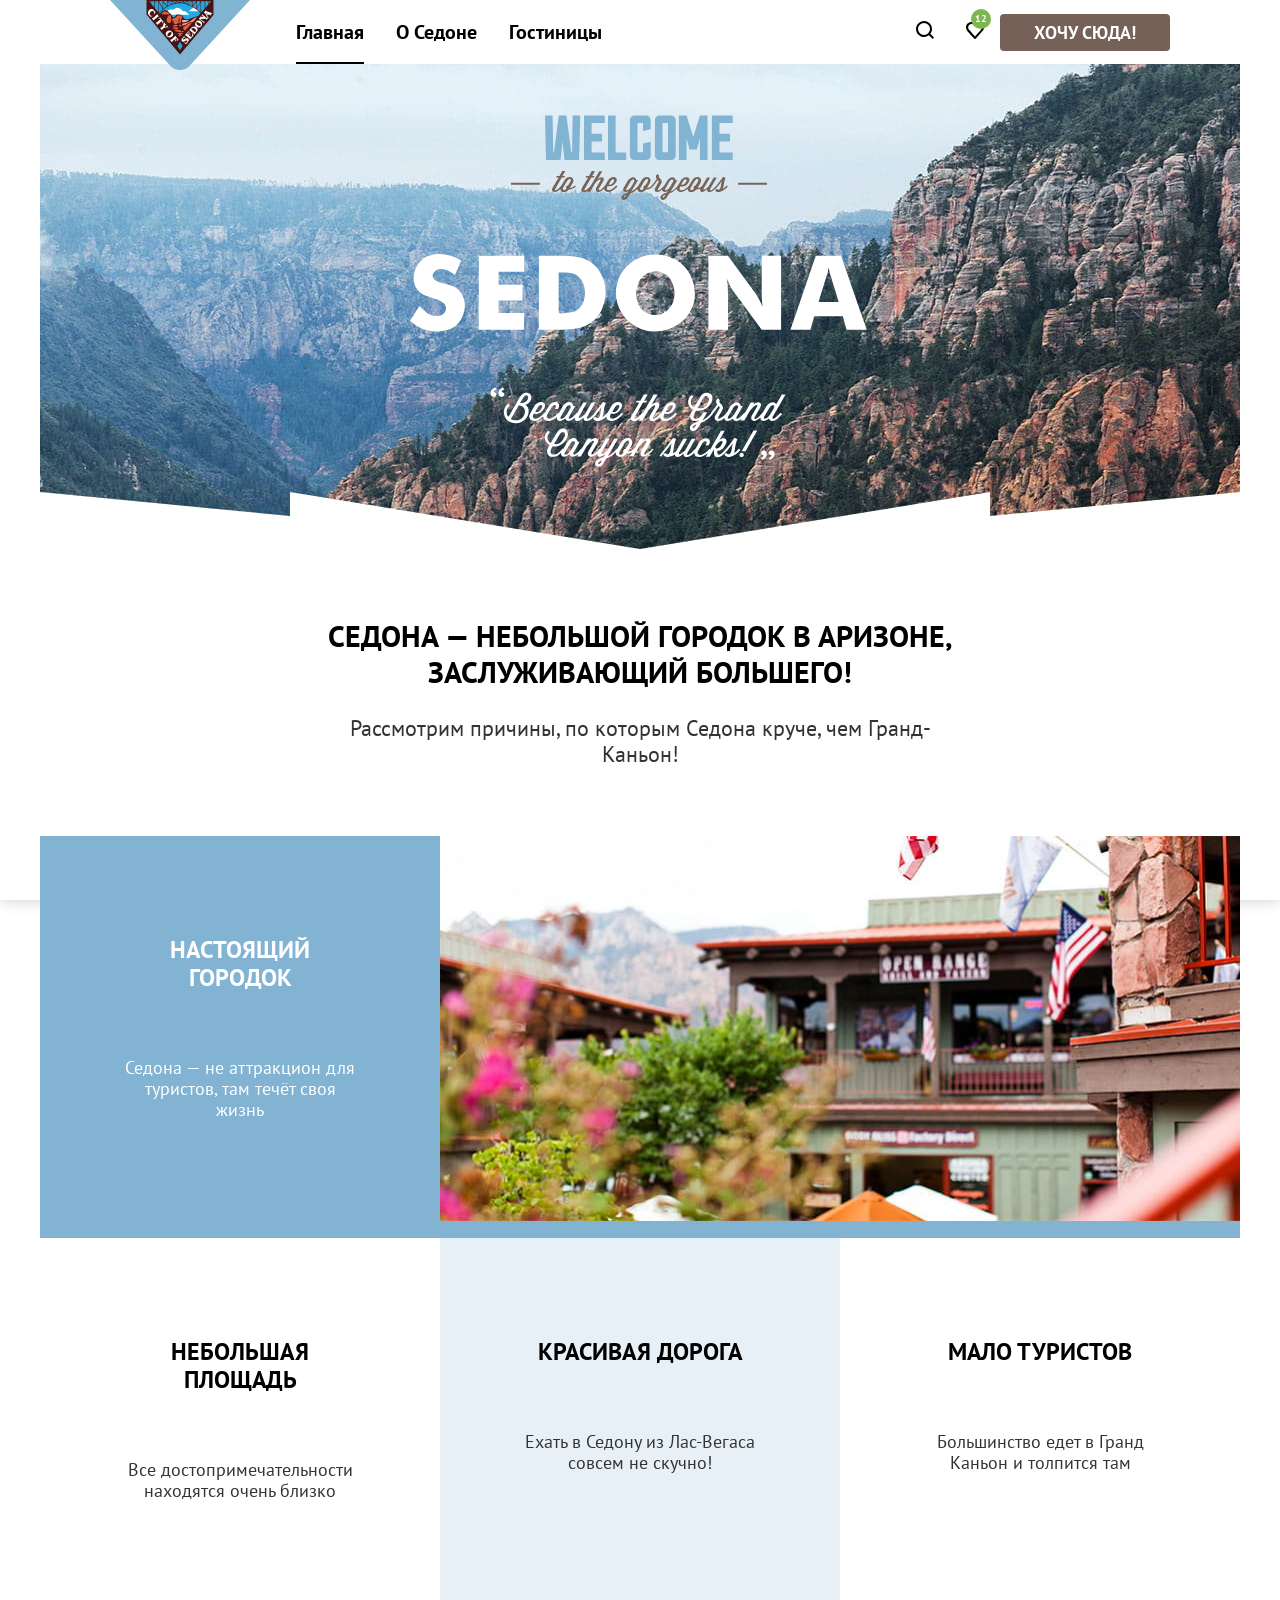
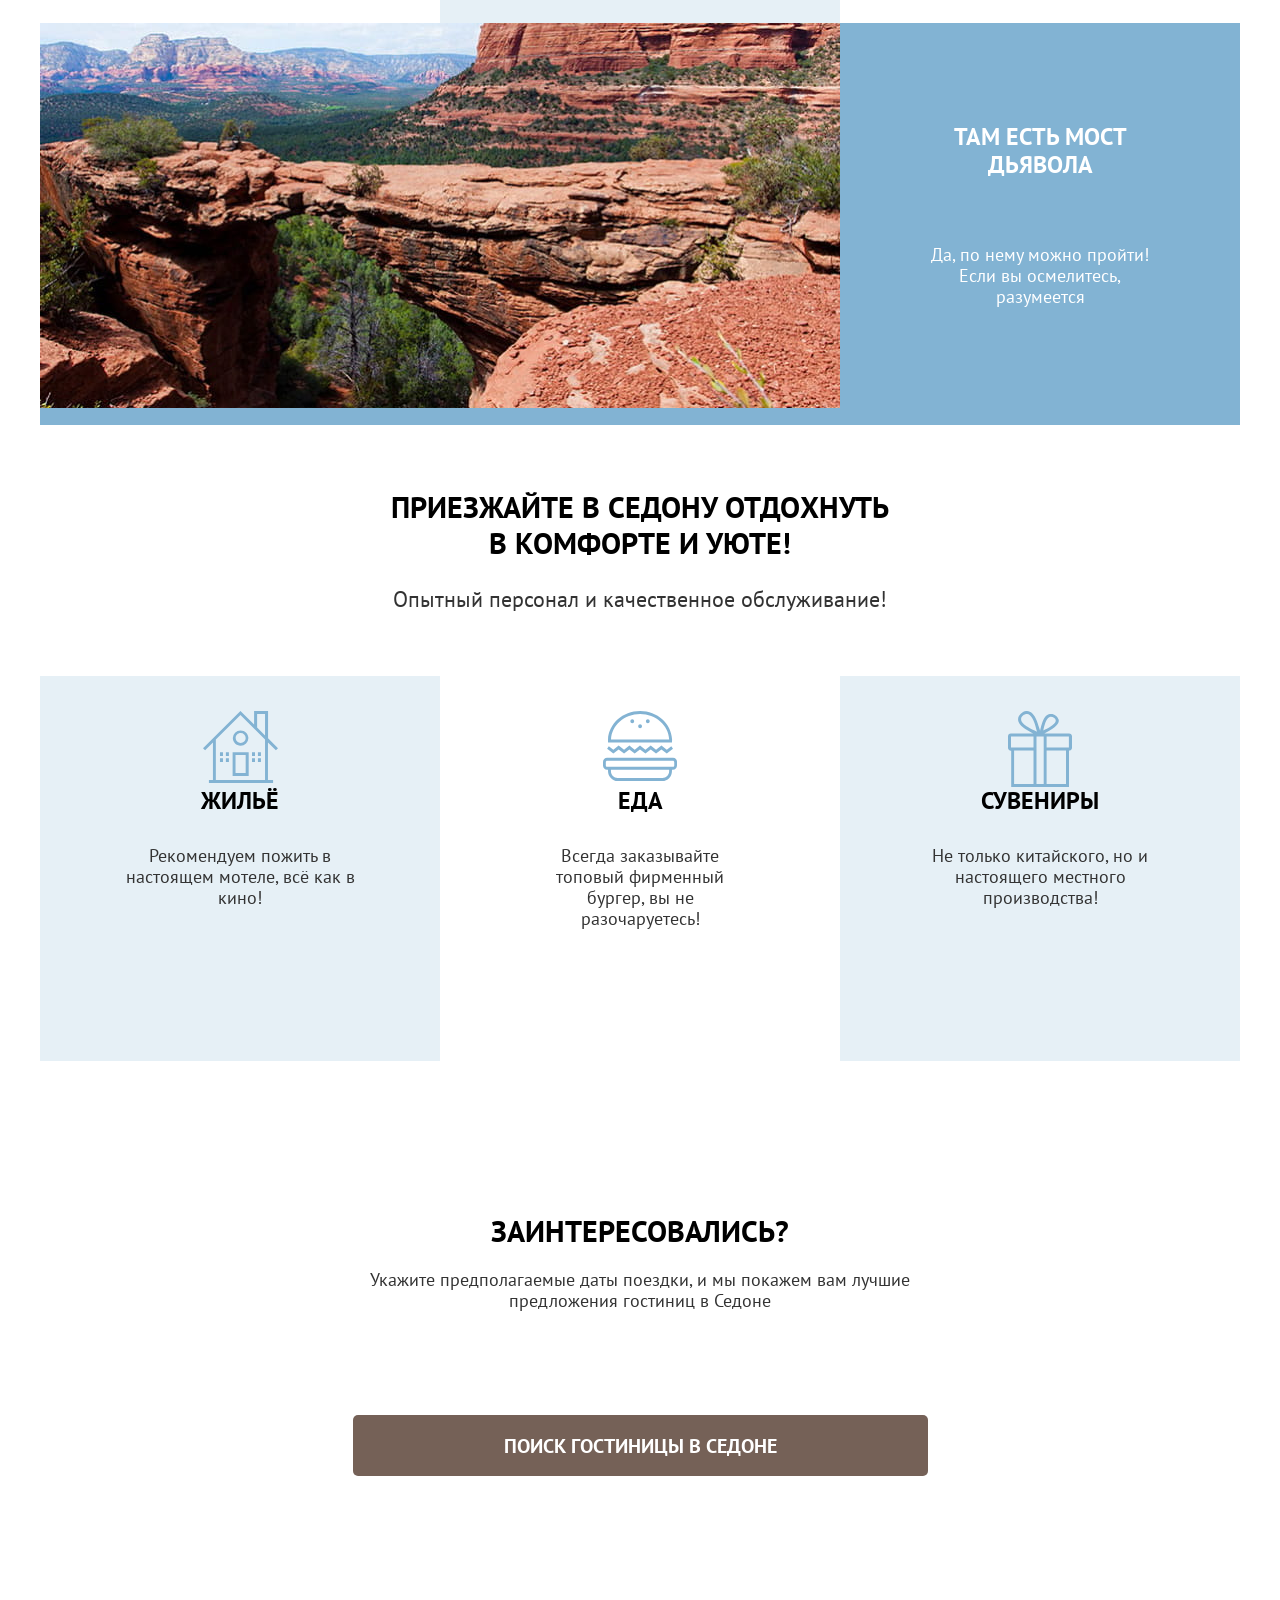
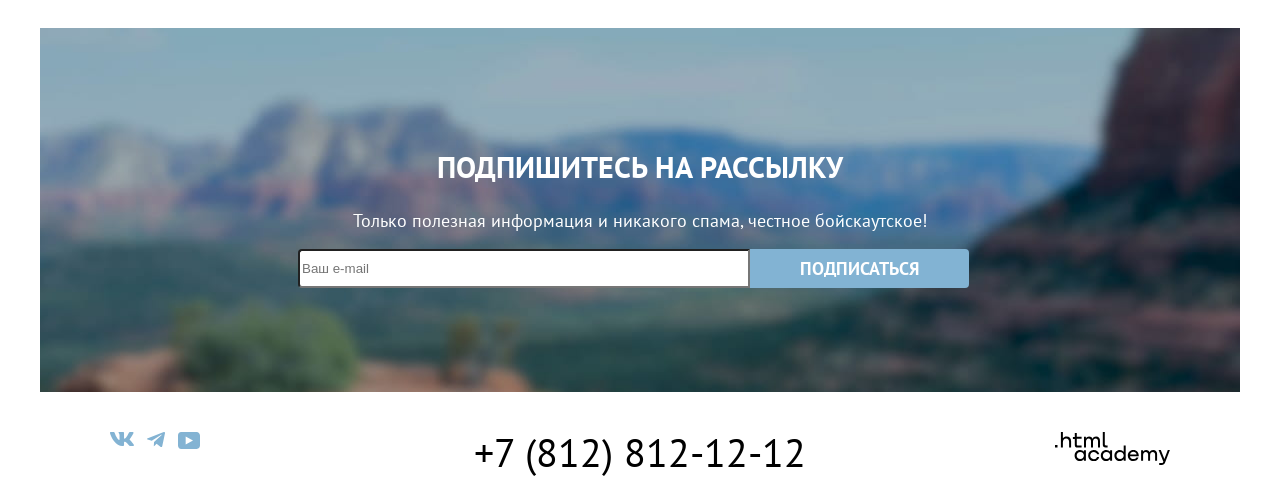
==== commit 8863160f: "проверка по критериям" ====
--- a/index.html
+++ b/index.html
@@ -34,8 +34,7 @@
             <span class="visually-hidden">
               Поиск
             </span>
-            <svg class="search" xmlns="http://www.w3.org/2000/svg" width="18" height="18" viewBox="0 0 18 18" aria-hiden="true"
-              focusable="false">
+            <svg class="search" xmlns="http://www.w3.org/2000/svg" width="18" height="18" viewBox="0 0 18 18" focusable="false">
               <path fill="#000"
                 d="m18 16.5-3.7-3.67c1-1.3 1.7-2.98 1.7-4.87A8 8 0 0 0 8 0C3.6 0 0 3.68 0 8.06a8 8 0 0 0 12.9 6.26L16.6 18zM8 14.03a6 6 0 0 1-6-5.96 6 6 0 0 1 12 0 6 6 0 0 1-6 5.96" />
             </svg>
@@ -46,8 +45,7 @@
             <span class="visually-hidden">
               Отелей в избранном:
             </span>
-            <svg class="like" xmlns="http://www.w3.org/2000/svg" width="18" height="17" viewBox="0 0 18 17" aria-hiden="true"
-              focusable="false">
+            <svg class="like" xmlns="http://www.w3.org/2000/svg" width="18" height="17" viewBox="0 0 18 17" focusable="false">
               <path fill="#000"
                 d="M8.9 17c-.3 0-.6-.1-.8-.4-5.4-6.1-6.7-7.5-7-7.9C.4 7.8 0 6.6 0 5.4 0 2.4 2.4 0 5.5 0 6.8 0 8 .5 9 1.3 10 .5 11.3 0 12.5 0c3 0 5.5 2.4 5.5 5.4 0 1.3-.5 2.5-1.3 3.4l-7 7.9c-.2.2-.4.3-.8.3m-6-9.5c.3.4 3.5 4 6.1 6.9l6.2-7c.5-.5.7-1.2.7-2 0-1.8-1.5-3.3-3.3-3.3-1 0-2 .5-2.7 1.3-.3.3-.6.4-.9.4s-.6-.2-.8-.4c-.7-.8-1.7-1.3-2.7-1.3-1.8 0-3.3 1.5-3.3 3.3-.1.9.3 1.6.7 2.1q-.15 0 0 0" />
             </svg>
@@ -148,8 +146,7 @@
         <li class="social-item">
           <a class="social-link social-vk" href="#">
             <span class="visually-hidden">ВКонтакте</span>
-            <svg class="social-image" xmlns="http://www.w3.org/2000/svg" width="24" height="14" viewBox="0 0 24 14" aria-hiden="true"
-              focusable="false" fill="none">
+            <svg class="social-image" xmlns="http://www.w3.org/2000/svg" width="24" height="14" viewBox="0 0 24 14" focusable="false" fill="none">
               <path fill="#83b3d3" fill-rule="evenodd"
                 d="M23.45.95c.17-.55 0-.95-.8-.95h-2.62c-.67 0-.98.35-1.14.73 0 0-1.34 3.2-3.23 5.27-.61.6-.89.8-1.22.8-.17 0-.42-.2-.42-.74V.95c0-.66-.18-.95-.74-.95H9.15c-.42 0-.67.3-.67.6 0 .61.95.76 1.05 2.5v3.8c0 .84-.16.99-.5.99-.88 0-3.05-3.21-4.33-6.89-.25-.71-.5-1-1.17-1H.9C.15 0 0 .35 0 .73c0 .68.89 4.07 4.14 8.55C6.32 12.34 9.38 14 12.16 14c1.67 0 1.88-.37 1.88-1v-2.32c0-.73.16-.88.69-.88.38 0 1.05.2 2.61 1.67C19.11 13.22 19.4 14 20.41 14h2.62c.75 0 1.13-.37.91-1.1-.24-.72-1.09-1.77-2.21-3.02-.62-.7-1.53-1.47-1.81-1.86-.4-.49-.28-.7 0-1.14 0 0 3.2-4.43 3.53-5.93"
                 clip-rule="evenodd" />
@@ -158,8 +155,7 @@
         </li>
         <li class="social-item">
           <a class="social-link social-telegram" href="#">
-            <svg class="social-image" xmlns="http://www.w3.org/2000/svg" width="18" height="16" viewBox="0 0 18 16" aria-hiden="true"
-              focusable="false" fill="none">
+            <svg class="social-image" xmlns="http://www.w3.org/2000/svg" width="18" height="16" viewBox="0 0 18 16" focusable="false" fill="none">
               <path fill="#83b3d3" d="M16.79.1.84 6.25c-1.09.43-1.08 1.04-.2 1.31l4.1 1.28 9.47-5.98c.44-.27.85-.12.52.18L7.05 9.96l-.28 4.22c.41 0 .6-.19.83-.41l1.99-1.93 4.13 3.05c.77.42 1.31.2 1.5-.7l2.72-12.8c.28-1.12-.43-1.62-1.16-1.3"/></svg>
             <span class="visually-hidden">Телеграм</span>
           </a>
@@ -167,8 +163,7 @@
         <li class="social-item">
           <a class="social-link social-youtube" href="#">
             <span class="visually-hidden">Ютуб</span>
-            <svg class="social-image" xmlns="http://www.w3.org/2000/svg" width="22" height="17" viewBox="0 0 22 17" aria-hiden="true"
-              focusable="false" fill="none">
+            <svg class="social-image" xmlns="http://www.w3.org/2000/svg" width="22" height="17" viewBox="0 0 22 17" focusable="false" fill="none">
               <path fill="#83b3d3" d="M18.6 0H3.18C1.31 0 0 1.6 0 3.4v10.1C0 15.4 1.31 17 3.17 17h15.66c1.64 0 3.17-1.6 3.17-3.4V3.4C21.78 1.6 20.47 0 18.6 0M7.67 12.54V4.46L15 8.5z"/></svg>
           </a>
         </li>
@@ -177,7 +172,7 @@
       <a class="developer-link" href="https://htmlacademy.ru/intensive/htmlcss">
         <span class="visually-hidden">Сделано в html.academy</span>
         <svg class="developer-image" xmlns="http://www.w3.org/2000/svg" width="115" height="33" viewBox="0 0 115 33"
-          aria-hiden="true" focusable="false" fill="none">
+          focusable="false" fill="none">
           <path fill="#000"
             d="M0 12.9v2.6h2.5v-2.6zM11.6 4.5c-1.6 0-2.8.7-3.6 1.7h-.1V0h-2v15.5h2v-5.3c0-2.1 1.3-3.6 3.3-3.6 1.8 0 2.9 1.4 2.9 3.2v5.7h2V9.4c.1-3-1.8-4.9-4.5-4.9M26.6 4.8h-4.8V1.1h-2v3.8h-1.9v2h1.9v6c0 1.7 1 2.7 2.7 2.7h4.1v-2h-3.7c-.7 0-1.1-.4-1.1-1.1V6.8h4.8zM41.1 4.6c-1.6 0-2.9.8-3.5 2.1h-.1c-.6-1.2-1.8-2.1-3.4-2.1-1.4 0-2.5.8-3.1 1.8h-.1V4.8H29v10.6h2V10c0-2 1-3.5 2.6-3.5 1.5 0 2.4 1 2.4 2.6v6.3h2V9.8c0-2.4 1.4-3.3 2.6-3.3 1.5 0 2.4 1 2.4 2.6v6.3h2V8.9c.1-2.5-1.4-4.3-3.9-4.3M47.8 12.7c0 1.7 1 2.7 2.8 2.7h2v-2h-1.7c-.7 0-1.1-.4-1.1-1.1V0h-2zM28.9 19.7c-.9-1.1-2.2-1.8-3.9-1.8-3.1 0-5.4 2.3-5.4 5.6s2.3 5.6 5.4 5.6c1.8 0 3-.8 3.8-1.9h.1v1.6h2V18.2h-2zm-3.6 7.4c-2.2 0-3.6-1.6-3.6-3.6s1.4-3.6 3.6-3.6 3.6 1.6 3.6 3.6c0 1.9-1.4 3.6-3.6 3.6M44.2 22c-.5-2.4-2.6-4.1-5.4-4.1a5.4 5.4 0 0 0-5.6 5.6c0 3.1 2.2 5.6 5.6 5.6 2.8 0 4.9-1.8 5.4-4.2h-2.1a3.4 3.4 0 0 1-3.3 2.3c-2.2 0-3.6-1.6-3.6-3.6s1.4-3.6 3.6-3.6c1.6 0 2.8 1 3.3 2.2h2.1zM55.1 19.7c-.9-1.1-2.2-1.8-3.9-1.8-3.1 0-5.4 2.3-5.4 5.6s2.3 5.6 5.4 5.6c1.8 0 3-.8 3.8-1.9h.1v1.6h2V18.2h-2zm-3.6 7.4c-2.2 0-3.6-1.6-3.6-3.6s1.4-3.6 3.6-3.6 3.6 1.6 3.6 3.6c0 1.9-1.5 3.6-3.6 3.6M68.7 19.8c-.9-1.1-2.2-1.9-3.9-1.9-3.1 0-5.4 2.3-5.4 5.6s2.2 5.6 5.4 5.6c1.7 0 3-.8 3.8-1.8h.1v1.5h2V13.4h-2zm-3.6 7.3c-2.2 0-3.6-1.6-3.6-3.6s1.4-3.6 3.6-3.6 3.6 1.6 3.6 3.6c-.1 2-1.5 3.6-3.6 3.6M78.3 17.9c-3.3 0-5.5 2.5-5.5 5.6 0 3 2.1 5.6 5.5 5.6 2.5 0 4.5-1.3 5.2-3.6h-2.1c-.5 1-1.6 1.6-3 1.6-1.9 0-3.3-1.3-3.4-2.9h8.8c.2-3.6-2-6.3-5.5-6.3m0 1.9c1.7 0 3 1 3.3 2.6h-6.5c.3-1.5 1.5-2.6 3.2-2.6M98.2 17.9c-1.6 0-2.9.8-3.6 2h-.1c-.6-1.2-1.8-2-3.4-2-1.4 0-2.5.7-3.1 1.8v-1.5h-1.9v10.6h2v-5.4c0-2 1-3.4 2.6-3.5 1.5 0 2.4 1 2.4 2.6v6.3h2v-5.6c0-2.4 1.4-3.3 2.6-3.3 1.5 0 2.4 1 2.4 2.6v6.3h2v-6.5c.1-2.6-1.4-4.4-3.9-4.4M109.4 27l-3.6-8.9h-2.2l4.8 11.6c-.3.9-.7 1.2-1.7 1.2h-2.5v2h2.5c1.8 0 2.8-.8 3.5-2.6l4.7-12.2h-2.1z" />
         </svg>
--- a/styles/styles.css
+++ b/styles/styles.css
@@ -43,6 +43,7 @@
 
 body {
   margin: 0;
+  min-width: 1200px;
   height: 100%;
   font-family: "PT Sans", sans-serif;
   font-size: 18px;
@@ -50,6 +51,7 @@
   letter-spacing: 0;
   color: #333333;
   background-color: #ffffff;
+  box-shadow: 0 0 15px rgba(0, 0, 0, 0.2);
 }
 
 .container {
@@ -67,10 +69,12 @@
   font-weight: 700;
   text-transform: uppercase;
   text-decoration: none;
+  text-align: center;
   color: #ffffff;
   border: none;
   border-radius: 4px;
   cursor: pointer;
+
 }
 
 .button-want {
@@ -709,26 +713,26 @@
   display: none;
   background-repeat: no-repeat;
   background-position: 50% 50%;
-  background-image: url(../images/icons/check.svg);
+  background-image: url("../images/icons/check.svg");
 }
 
 .control-input:checked + .control-lead::after {
   display: block;
 }
 
-.control-input:hover + .control-lead::after {
+.control-input:hover + .control-lead {
   opacity: 0.6;
 }
 
-.control-input:active + .control-lead::after {
-  opacity: 0.3;
-}
-
-.control-input:focus + .control-lead::after {
+.control-input:active + .control-lead {
+  opacity: 0.3;
+}
+
+.control-input:focus + .control-lead {
   outline: 3px solid #83B3D3;
 }
 
-.control-input[disabled] + .control-lead::after {
+.control-input[disabled] + .control-lead {
   opacity: 0.3;
   border-color: #ffffff;
 }
@@ -849,8 +853,20 @@
   text-transform: uppercase;
 }
 
-.select {
-  width: 140px;
+.select-control {
+  margin-left: 132px;
+  width: 289px;
+  min-height: 49px;
+  padding-left: 5px;
+  background-image: url("../images/icons/select-arrow.svg");
+  background-repeat: no-repeat;
+  background-position: right 17px top 50%;
+}
+
+select {
+  -webkit-appearance: none;
+  -moz-appearance: none;
+  appearance: none;
 }
 
 .sorts-list {
@@ -940,9 +956,9 @@
   width: 23px;
   margin: 0;
   min-height: 37px;
-  background-repeat: repeat-x;
+  background-repeat: space no-repeat;
   background-position: 0 50%;
-  background-size: 23px 17px;
+  background-size: 18px 17px;
   background-image: url(../images/icons/star.svg);
 }
 
@@ -955,7 +971,7 @@
 }
 
 .star-four {
-  width: 92px;
+  width: 89px;
 }
 
 /*Pagination*/
@@ -969,7 +985,8 @@
 }
 
 .pagination-link {
-  display: block;
+  display: flex;
+  justify-content: center;
   min-width: 60px;
   padding: 11px 18px;
   font-size: 20px;
@@ -1058,6 +1075,10 @@
   outline-offset: 0;
 }
 
+.modal-content .field-input {
+  background-color: #f2f2f2;
+}
+
 .modal-title {
   align-self: center;
   margin: 0;
@@ -1094,6 +1115,20 @@
 
 .search-form-button {
   grid-column: 1 / -1;
+  background-color: #82b3d3;
+}
+
+.search-form-button:hover,
+.search-form-button:focus {
+  background-color: #68a2ca;
+}
+
+.search-form-button:active {
+  opacity: 0.3;
+}
+
+.search-form-button:disabled {
+  background-color: #e5e5e5;
 }
 
 .field-info {
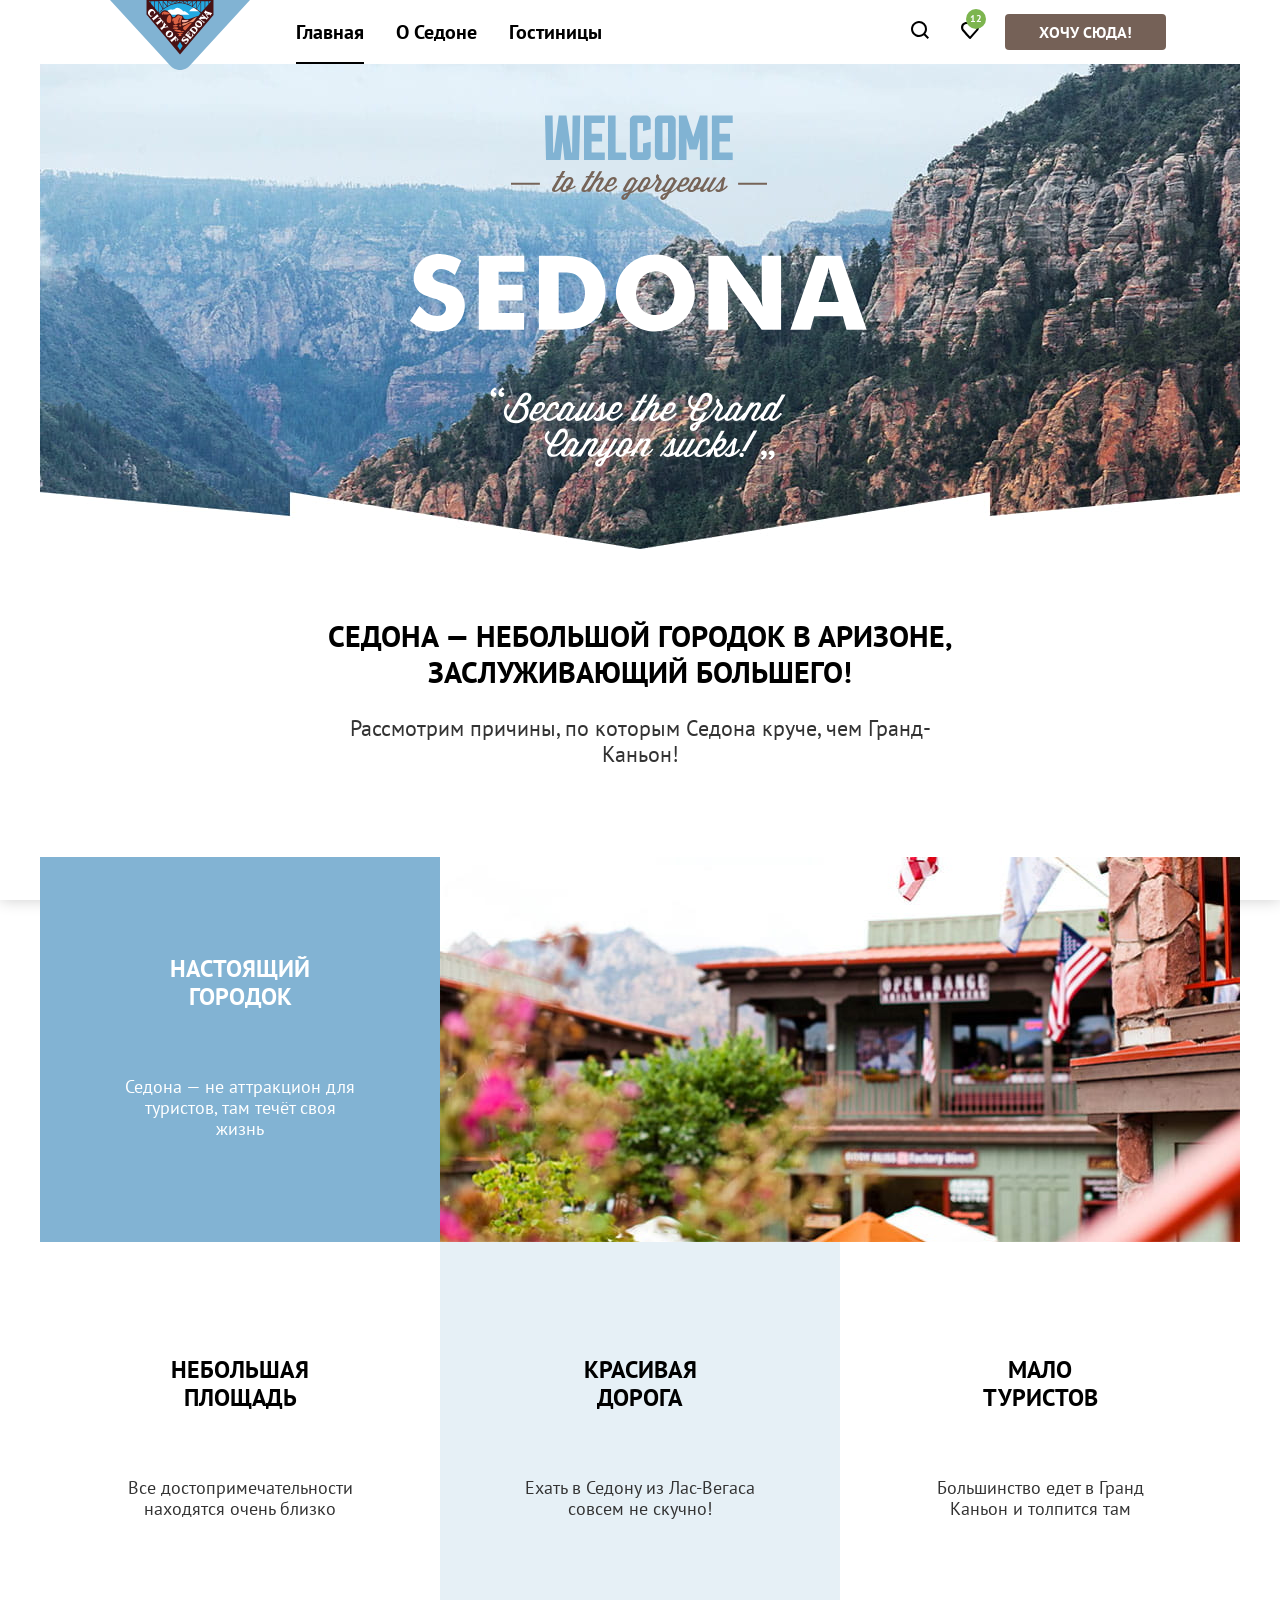
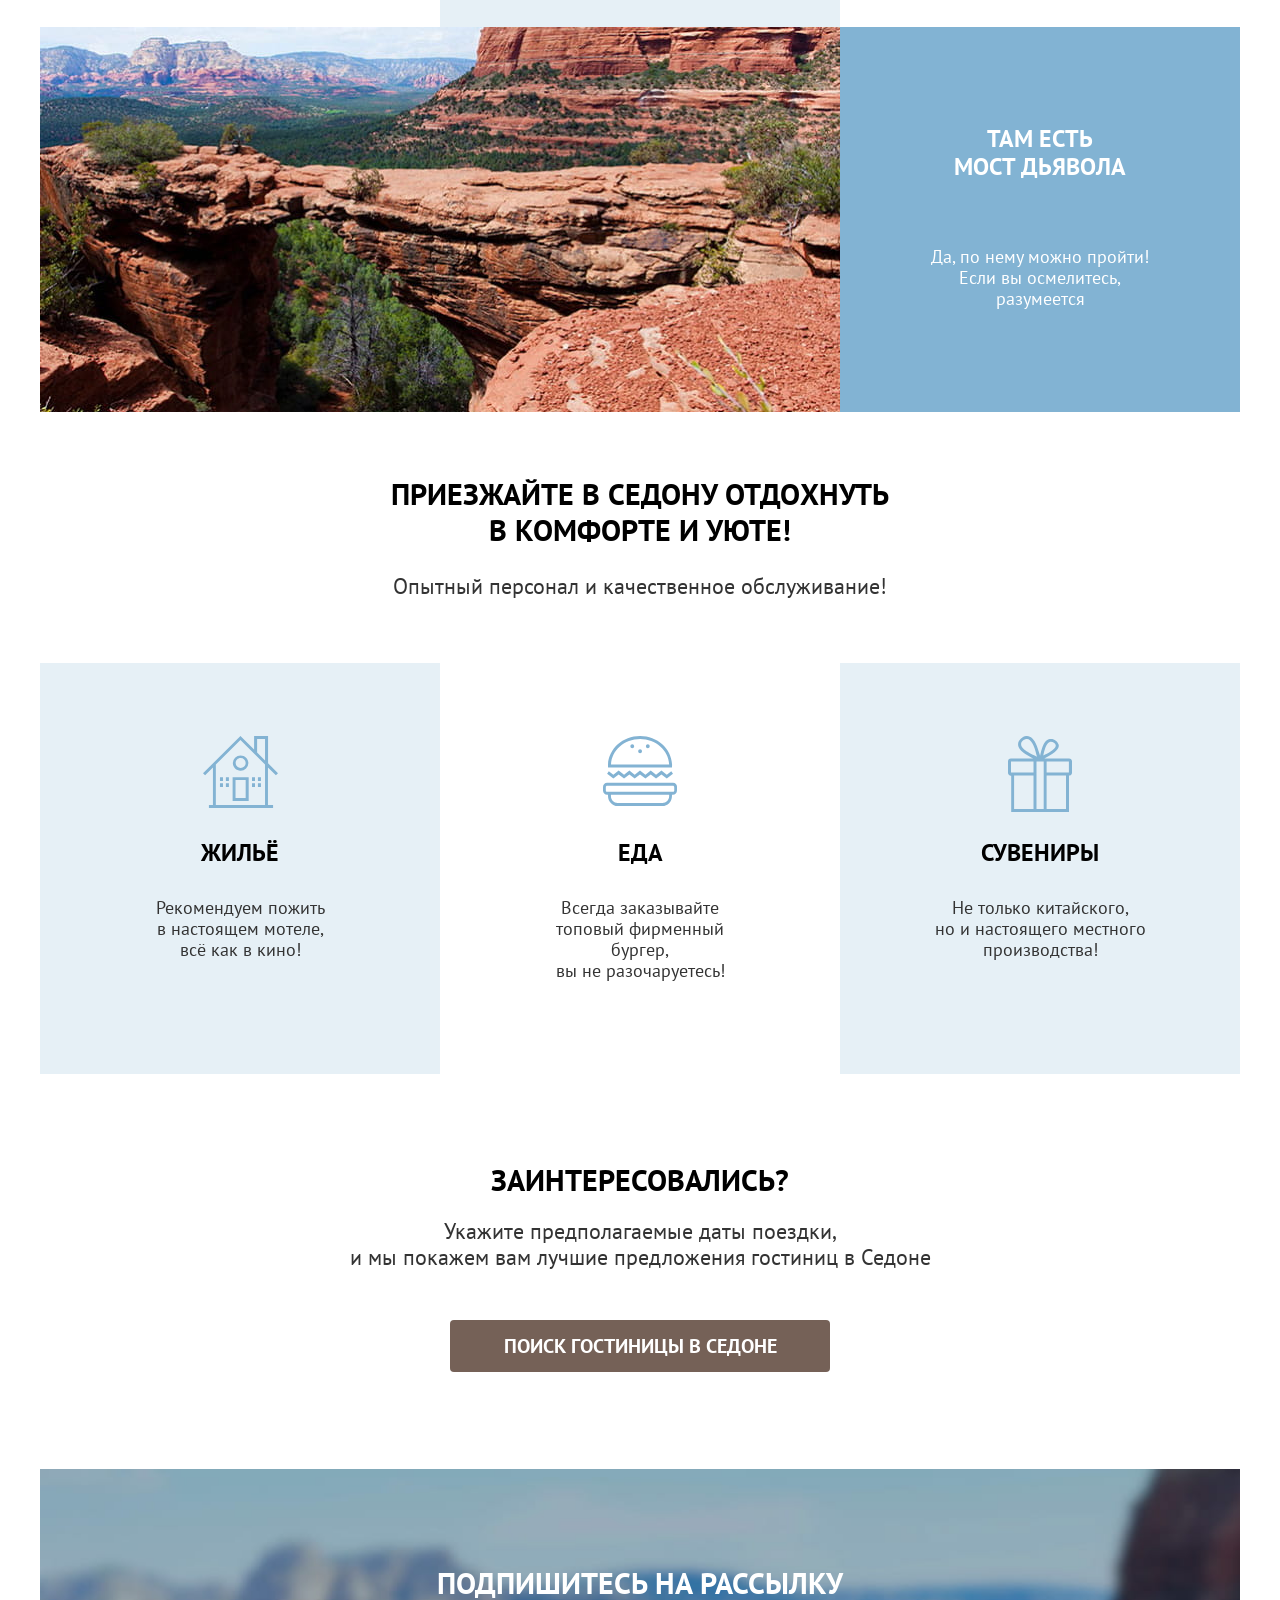
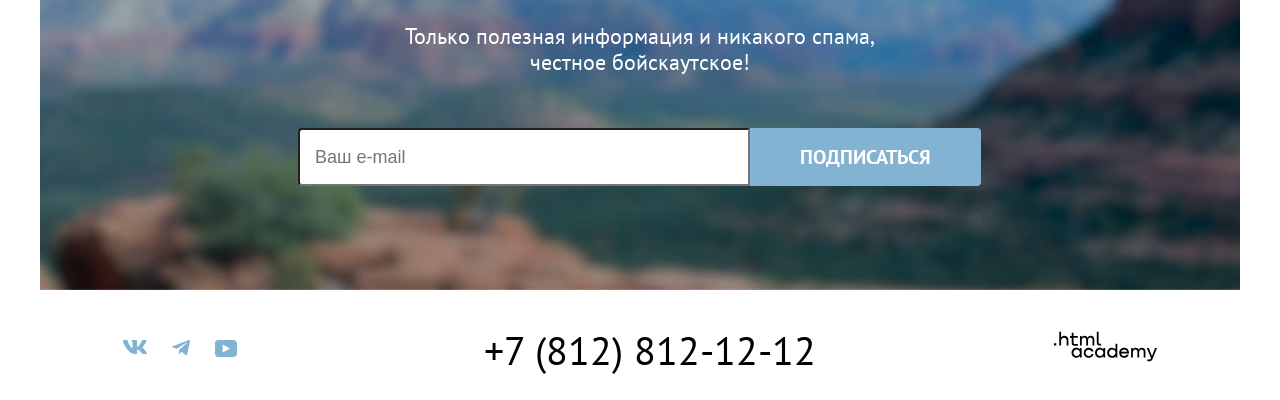
==== commit 75532b09: "pixel perfect главная" ====
--- a/index.html
+++ b/index.html
@@ -15,7 +15,6 @@
         <img class="logo" src="images/logo.svg" width="140" height="70" alt="Логотип Седоны">
       </a>
       <nav class="navigation">
-
         <ul class="navigation-list navigation-menu">
           <li class="navigation-item">
             <a class="navigation-link navigation-link-current" href="index.html" aria-current="page">Главная</a>
@@ -80,15 +79,15 @@
             </div>
           </li>
           <li class="advantages-item">
-            <h3 class="advantages-title">Небольшая площадь</h3>
+            <h3 class="advantages-title advantages-title-bottom">Небольшая площадь</h3>
             <p class="advantages-paragraph">Все достопримечательности находятся очень близко</p>
           </li>
           <li class="advantages-item secondary-color-light">
-            <h3 class="advantages-title">Красивая дорога</h3>
+            <h3 class="advantages-title advantages-title-bottom"> Красивая<br> дорога</h3>
             <p class="advantages-paragraph">Ехать в Седону из Лас-Вегаса совсем не скучно!</p>
           </li>
           <li class="advantages-item">
-            <h3 class="advantages-title">Мало туристов</h3>
+            <h3 class="advantages-title advantages-title-bottom">Мало<br> туристов</h3>
             <p class="advantages-paragraph">Большинство едет в Гранд Каньон и толпится там</p>
           </li>
           <li class="advantages-item-wide">
@@ -97,7 +96,7 @@
                 alt="Изображение моста дьявола">
             </div>
             <div class="advantages-item">
-              <h3 class="advantages-title">Там есть мост дьявола</h3>
+              <h3 class="advantages-title">Там есть<br> мост дьявола</h3>
               <p class="advantages-paragraph">Да, по нему можно пройти! Если вы осмелитесь, разумеется</p>
             </div>
           </li>
@@ -112,28 +111,26 @@
         <ul class="services-list">
           <li class="services-item secondary-color-light services-housing">
             <h3 class="services-title">Жильё</h3>
-            <p class="services-paragraph">Рекомендуем пожить в настоящем мотеле, всё как в кино!</p>
+            <p class="services-paragraph">Рекомендуем пожить<br> в настоящем мотеле,<br> всё как в кино!</p>
           </li>
           <li class="services-item services-food">
             <h3 class="services-title">Еда</h3>
-            <p class="services-paragraph">Всегда заказывайте топовый фирменный бургер, вы не разочаруетесь!</p>
+            <p class="services-paragraph">Всегда заказывайте<br> топовый фирменный бургер,<br> вы не разочаруетесь!</p>
           </li>
           <li class="services-item secondary-color-light services-souvenirs">
             <h3 class="services-title">Сувениры</h3>
-            <p class="services-paragraph">Не только китайского, но и настоящего местного производства!</p>
+            <p class="services-paragraph">Не только китайского,<br> но и настоящего местного<br> производства!</p>
           </li>
         </ul>
       </section>
       <section class="interested">
         <h2 class="interested-title">Заинтересовались?</h2>
-        <p class="interested-paragraph">Укажите предполагаемые даты поездки, и мы покажем вам лучшие предложения
-          гостиниц
-          в Седоне</p>
-        <button class="button button-main button-large search-button" type="button">Поиск гостиницы в Седоне</button>
+        <p class="interested-paragraph">Укажите предполагаемые даты поездки,<br> и мы покажем вам лучшие предложения гостиниц в Седоне</p>
+        <button class="button button-main search-button" type="button">Поиск гостиницы в Седоне</button>
       </section>
       <section class="subscribe subscribe-index">
         <h2 class="subscribe-title">Подпишитесь на рассылку</h2>
-        <p class="subscribe-paragraph">Только полезная информация и никакого спама, честное бойскаутское!</p>
+        <p class="subscribe-paragraph">Только полезная информация и никакого спама,<br> честное бойскаутское!</p>
         <form class="newsletter-form" action="https://echo.htmlacademy.ru/" method="post">
           <label for="email"></label>
           <input class="field-input email" placeholder="Ваш e-mail" type="email" name="email" id="email" required>
@@ -232,7 +229,7 @@
             </button>
           </div>
         </div>
-        <button class="search-form-button button button-large" type="submit">Найти</button>
+        <button class="search-form-button button type="submit">Найти</button>
       </form>
     </div>
   </section>
--- a/styles/styles.css
+++ b/styles/styles.css
@@ -64,8 +64,11 @@
 
 .button {
   display: inline-block;
+  min-height: 36px;
+  padding: 8px;
   font-family: inherit;
-  font-size: inherit;
+  font-size: 16px;
+  line-height: 20px;
   font-weight: 700;
   text-transform: uppercase;
   text-decoration: none;
@@ -79,6 +82,7 @@
 
 .button-want {
   margin-top: 14px;
+  margin-left: 10px;
   padding: 8px 34px;
 }
 
@@ -133,19 +137,19 @@
   background-color: #e5e5e5;
 }
 
-.button-large {
-  padding: 18px 16px 17px;
-  border-radius: 5px;
+
+
+.search-button {
+  width: 380px;
+  margin-top: 50px;
   font-size: 20px;
-}
-
-.search-button {
-  width: 575px;
-  margin-top: 50px;
+  line-height: 36px;
 }
 
 .button-subscribe {
   padding: 8px 50px;
+  font-size: 20px;
+  line-height: 36px;
   border-radius: 0 4px 4px 0;
 }
 
@@ -205,7 +209,7 @@
 }
 
 .navigation-user {
-  margin-left: auto;
+  margin-left: 145px;
   max-width: 300px;
 }
 
@@ -291,7 +295,7 @@
 /*Advantages */
 
 .promo-block {
-  padding: 69px 274px;
+  padding: 69px 274px 90px;
 }
 
 .promo-header {
@@ -329,7 +333,7 @@
 .advantages-item {
   width: 400px;
   min-height: 385px;
-  padding: 100px 85px;
+  padding: 84px;
 }
 
 .advantages-paragraph {
@@ -352,6 +356,7 @@
 
 .advantages-title {
   margin: 0;
+  margin-top: 14px;
   font-size: 24px;
   line-height: 28px;
   text-transform: uppercase;
@@ -359,6 +364,10 @@
   color: #000000;
 }
 
+.advantages-title-bottom {
+  margin-top: 30px;
+}
+
 .secondary-color-light {
   background-color: rgba(131, 179, 211, 0.2);
 }
@@ -380,10 +389,10 @@
 .services-item {
   width: 400px;
   min-height: 385px;
-  padding: 81px 85px;
+  padding: 81px 85px 75px;
   text-align: center;
   background-repeat: no-repeat;
-  background-position: 50% 35px;
+  background-position: 50% 73px;
 }
 
 .services-housing {
@@ -399,7 +408,7 @@
 }
 
 .services-title {
-  margin: 30px auto 30px;
+  margin: 95px auto 30px;
   font-size: 24px;
   line-height: 28px;
   color: #000000;
@@ -413,7 +422,7 @@
 /*Interested*/
 
 .interested {
-  padding: 152px 300px;
+  padding: 88px 300px 97px;
   text-align: center;
 }
 
@@ -428,7 +437,8 @@
 
 .interested-paragraph {
   margin: 0;
-  margin-bottom: 54px;
+  font-size: 22px;
+  line-height: 26px;
 }
 
 /*Subscribe*/
@@ -443,11 +453,18 @@
 }
 
 .subscribe-title {
+  margin: 0;
   color: #000000;
   font-size: 30px;
   font-weight: 700;
   line-height: 36px;
   text-transform: uppercase;
+}
+
+.subscribe-paragraph {
+  margin-bottom: 53px;
+  font-size: 22px;
+  line-height: 26px;
 }
 
 .subscribe-index {
@@ -460,6 +477,9 @@
 
 .email {
   width: 452px;
+  padding: 15px;
+  font-size: 18px;
+  line-height: 24px;
   border-radius: 4px 0 0 4px;
 }
 
@@ -490,15 +510,16 @@
 .page-footer {
   display: flex;
   justify-content: space-between;
-  padding: 40px 70px 30px;
+  padding: 40px 83px 30px;
 }
 
 .social-list {
   display: flex;
   flex-wrap: wrap;
-  gap: 13px;
+  gap: 25px;
   width: 190px;
   margin: 0;
+  margin-top: 10px;
   padding: 0;
   list-style-type: none;
 }
@@ -534,6 +555,7 @@
 }
 
 .contacts-phone {
+  margin-left: 20px;
   color: #000000;
   font-size: 40px;
   line-height: 40px;
@@ -555,7 +577,9 @@
 }
 
 .developer-image {
-  margin-left: auto;
+  width: 115px;
+  height: 33px;
+  margin-left: 87px;
 }
 
 .developer-link:hover path,
